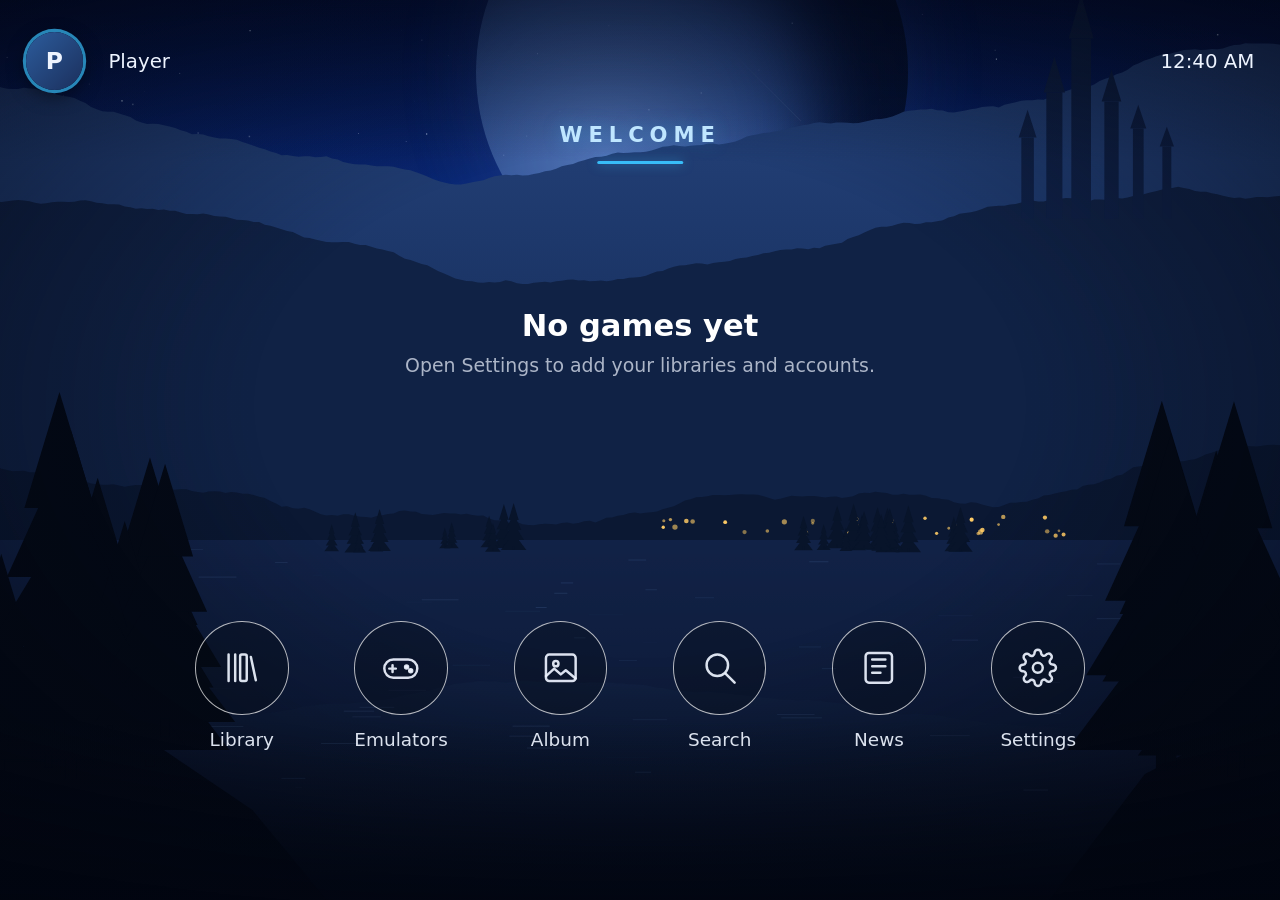
==== app/index.html @ 54f25cdd "Posts zoom smoothly with the right stick (100% to 250%), L3 + R3 back to normal, Ctrl + wheel with a" ====
<!doctype html>
<html lang="en">
<head>
<meta charset="utf-8">
<meta name="viewport" content="width=device-width,initial-scale=1,maximum-scale=1,user-scalable=no">
<title>Ultra Front End</title>
<link rel="icon" href="icon.png">
<link rel="stylesheet" href="styles.css">
</head>
<body class="idle">
  <div id="intro"><canvas id="introwave"></canvas><div id="intrologo"><img src="assets/logo.png" alt=""><i></i></div></div>
  <div id="world">
    <canvas id="sky"></canvas>
    <div class="layer" id="planet"></div>
    <div class="layer" id="far"></div>
    <div class="layer" id="mid"></div>
    <div class="layer" id="lake"></div>
    <canvas id="water"></canvas>
    <div class="layer" id="near"></div>
    <div id="gamebg"></div>
    <div id="tint"></div>
    <div id="vignette"></div>
  </div>

  <header>
    <div class="user"><span class="avatar"></span><span class="uname"></span></div>
    <div class="status"><span id="running"></span><span id="pad" title="Controller"></span><span id="clock"></span></div>
  </header>

  <main>
    <div id="title"></div>
    <div id="row"><div id="strip"></div></div>
    <nav id="buttons"></nav>
  </main>

  <footer>
    <div id="tabs"></div>
  </footer>

  <div id="details">
    <div class="d-hero"></div>
    <div class="d-shade"></div>
    <div class="d-left">
      <div class="d-logo"></div>
      <div class="d-meta"></div>
      <p class="d-desc"></p>
      
      <div class="d-stats"></div>
      <div class="d-actions"></div>
      <div class="d-shots"></div>
    </div>
    <div class="d-right"><div class="d-newshead">News</div><div class="d-news"></div></div>
  </div>
  <div id="newspage"><div class="np-head"><h1>News</h1><div class="np-sub">The latest from your Steam games</div></div><div class="al-tabs"></div><div class="np-grid"></div></div>
  <div id="achpage"><div class="ap-head"></div><div class="al-tabs"></div><div class="ap-grid"></div></div>
  <div id="libpage"><div class="lp-head"></div><div class="lp-cats"></div><div class="lp-grid"></div></div>
  <div id="search"><div class="sr-field"><svg viewBox="0 0 24 24"><circle cx="10.5" cy="10.5" r="6.5"/><path d="M15.5 15.5L21 21"/></svg><input id="srq" placeholder="Search your games" readonly tabindex="-1"></div><div class="sr-body"><div class="sr-kb"></div><div class="sr-results"></div></div></div>
  <div id="albumpage"><div class="np-head"><h1>Album</h1><div class="np-sub"></div></div><div class="al-tabs"></div><div class="al-grid"></div></div>
  <div id="quick"><div class="q-inner"><div class="q-cover"></div><div class="q-side"><div class="sys-time"></div><div class="q-meta"></div><h2 class="q-title"></h2><div class="q-list"></div><div class="sys-info"></div></div></div></div>
  <div id="viewer"><div class="v-stage"></div><div class="v-arrow l" aria-label="Previous media"><svg viewBox="0 0 24 24" aria-hidden="true"><path d="m14 6-6 6 6 6"/></svg></div><div class="v-arrow r" aria-label="Next media"><svg viewBox="0 0 24 24" aria-hidden="true"><path d="m10 6 6 6-6 6"/></svg></div><div class="v-cap"><div class="v-label"></div><div class="v-strip"></div></div></div>
  <div id="reader"><div class="r-scroll"><article class="r-article"></article></div><button class="r-zoom" type="button"><span>R</span> Zoom</button></div>
  <div id="panel"><div class="pbox"><div class="pside"></div><div class="pmain"><div class="ptop"><h2 class="ptitle"></h2><div class="pbusy">Working…</div></div><div class="plist"></div></div></div></div>
  <div id="hubpage"><div class="np-head"><h1></h1><div class="np-sub"></div></div><div class="hub-grid"></div></div>
  <div id="syspanel"><div class="sp-box"><h2>Quick Access</h2><div class="sp-time"></div><div class="sp-list"></div></div></div>
  <div id="toast"></div>
  <div id="launch"><div class="lbg"></div><div class="lshade"></div><div class="lbox"><img class="llogo" alt=""><div class="lt"></div><div class="ls">Launching</div><div class="bar"><i></i></div><div class="ln"></div></div></div>
  <div id="backbtn" role="button" aria-label="Back" title="Back"><svg viewBox="0 0 24 24" fill="none" stroke="currentColor" stroke-width="2" stroke-linecap="round" stroke-linejoin="round"><path d="M14.5 5.5L8 12l6.5 6.5"/></svg></div>

  <script src="library.js"></script>
  <script src="app.js"></script>
</body>
</html>
---- app/styles.css ----
:root {
  --ui: "Segoe UI Variable Display", "Segoe UI", system-ui, sans-serif;
  --accent: #38bdf8;
  --accent-glow: rgba(56, 189, 248, .55);
  --text: #eef4ff;
  --ease: cubic-bezier(.22, 1, .36, 1);
  /* Tile size is set from the screen height so the row fits any width; 21:9 shows ~9 covers. */
  /* frosted glass surfaces */
  --glass: linear-gradient(145deg, rgba(255, 255, 255, .13), rgba(255, 255, 255, .035));
  --glass-strong: linear-gradient(145deg, rgba(255, 255, 255, .2), rgba(255, 255, 255, .06));
  --glass-edge: inset 0 0 0 1px rgba(255, 255, 255, .15), inset 0 1px 0 rgba(255, 255, 255, .3);
  --glass-blur: blur(22px) saturate(1.5);
  --tile-h: 33vh;
  --tile-w: calc(var(--tile-h) * .75);
  --gap: 1.1vh;
}

* { box-sizing: border-box; margin: 0; padding: 0; }
html, body { height: 100%; overflow: hidden; background: #070c1a; color: var(--text); font-family: var(--ui); user-select: none; }
body.idle, body.idle * { cursor: none !important; }

/* ---------- wallpaper ---------- */
#world { position: fixed; inset: 0; background: linear-gradient(180deg, #06123a 0%, #12307a 30%, #1f4a96 46%, #10285a 62%, #050c22 100%); filter: saturate(1.2); }
#world canvas, .layer, #tint, #vignette { position: absolute; }
#sky { inset: 0; width: 100%; height: 100%; }
.layer { left: -6vw; width: 112vw; top: 0; height: 100%; background-repeat: no-repeat; background-size: 100% 100%; transition: transform 1.2s var(--ease); will-change: transform; }
/* the planet's centre is 54% across on any shape (its left edge is 44vw on 21:9) */
#planet { left: calc(54.0465vw - 24vh); top: -16vh; width: 48vh; height: 48vh; border-radius: 50%;
  background: radial-gradient(circle at 30% 70%, #6f8fc4, #3d5a8e 38%, #1d3058 65%, #0f1c38 100%);
  box-shadow: inset -9vh 5vh 8vh rgba(6, 12, 30, .9), 0 0 10vh rgba(120, 160, 230, .22); opacity: .75; }
#water { left: 0; width: 100%; top: 0; height: 100%; }
#tint { inset: 0; mix-blend-mode: soft-light; opacity: .9; transition: background 1.2s ease; }
#vignette { inset: 0; background: radial-gradient(ellipse 75% 70% at 50% 45%, transparent 40%, rgba(2, 4, 12, .65) 100%), linear-gradient(180deg, rgba(3, 6, 16, .35), transparent 18%, transparent 80%, rgba(3, 6, 16, .6)); }

/* ---------- header ---------- */
header { position: fixed; top: 3.6vh; left: clamp(2.4vh, 2vw, 4.8vh); right: clamp(2.4vh, 2vw, 4.8vh); display: flex; justify-content: space-between; align-items: center; font-size: 2.2vh; z-index: 5; }
.user { display: flex; align-items: center; gap: clamp(2.8vh, 1.2vw, 2.9vh); }
.avatar { width: 6.4vh; height: 6.4vh; border-radius: 50%; display: grid; place-items: center; font-weight: 700; font-size: 2.6vh;
  background: linear-gradient(135deg, #2c5c9c, #1b2f5c); box-shadow: 0 0 0 .35vh rgba(56, 189, 248, .7), 0 .6vh 2vh rgba(0, 0, 0, .5); }
.status { display: flex; align-items: center; gap: clamp(3.8vh, 1.6vw, 3.9vh); font-variant-numeric: tabular-nums; }
#pad svg { width: 3vh; height: 3vh; display: block; opacity: .9; }

/* ---------- title ---------- */
main { position: fixed; inset: 0; z-index: 4; }
#title { position: absolute; top: 13.6vh; left: 0; right: 0; height: 6vh; text-align: center; }
#title span { position: absolute; left: 0; right: 0; font-size: 2.35vh; font-weight: 600; letter-spacing: .28em; text-transform: uppercase; color: #bfe6ff;
  text-shadow: 0 0 2vh rgba(56, 189, 248, .35); transition: opacity .35s ease, transform .45s var(--ease), letter-spacing .6s var(--ease); }
#title span.enter { opacity: 0; transform: translateY(1.2vh); letter-spacing: .5em; }
#title span.leave { opacity: 0; transform: translateY(-1vh); }
#title::after { content: ""; position: absolute; left: 50%; top: 4.3vh; width: clamp(9.5vh, 4vw, 9.6vh); height: .35vh; border-radius: 1vh; background: var(--accent); transform: translateX(-50%); box-shadow: 0 0 1.2vh var(--accent-glow); transition: width .4s var(--ease); }
body.zone-1 #title::after, body.zone-2 #title::after { width: clamp(3.5vh, 1.5vw, 3.6vh); opacity: .5; }
/* a long name stays on one line above its underline; the padding keeps the glow inside the clip */
#title span { white-space: nowrap; overflow: hidden; text-overflow: ellipsis; padding: 2vh 4vw; margin-top: -2vh; }

/* ---------- game row ---------- */
#row { position: absolute; top: 23vh; left: 0; right: 0; height: var(--tile-h); }
#strip { position: absolute; top: 0; left: 0; height: 100%; display: flex; gap: var(--gap); transition: transform .5s var(--ease); will-change: transform; }
.tile { position: relative; flex: none; width: var(--tile-w); height: var(--tile-h); border-radius: .9vh; transition: transform .45s var(--ease), filter .45s, opacity .45s; filter: brightness(.94) saturate(1.18); }
.tile img { width: 100%; height: 100%; object-fit: cover; border-radius: .9vh; display: block; box-shadow: 0 1.4vh 3vh rgba(0, 0, 0, .55); }
.tile.in { animation: tileIn .7s var(--ease) backwards; }
.tile.out { animation: tileOut .3s ease forwards; }
@keyframes tileIn { from { opacity: 0; transform: translateY(4vh) scale(.94); } }
@keyframes tileOut { to { opacity: 0; transform: translateY(3vh) scale(.96); } }
.tile.sel { transform: scale(1.1); filter: saturate(1.25) contrast(1.04) brightness(1.04); z-index: 2; }
/* focus frame: glowing border */
.frame { position: absolute; inset: -.9vh; border-radius: 1.5vh; pointer-events: none; opacity: 0; transition: opacity .3s;
  border: .32vh solid var(--accent); box-shadow: 0 0 2.6vh var(--accent-glow), inset 0 0 1.6vh rgba(56, 189, 248, .25); }
.tile.sel .frame { opacity: 1; animation: pulse 2.6s ease-in-out infinite; }
@keyframes pulse { 50% { box-shadow: 0 0 3.8vh rgba(56, 189, 248, .8), inset 0 0 2vh rgba(56, 189, 248, .35); } }
body:not(.zone-0) .tile.sel { transform: scale(1.04); }
body:not(.zone-0) .tile.sel .frame { opacity: .35; animation: none; box-shadow: none; }
/* Mirror reflection of the art only (labels stay out of it, so no backwards text). Edge/Chrome. */
.tile .art { position: absolute; inset: 0; border-radius: .9vh; -webkit-box-reflect: below 1.4vh linear-gradient(transparent 71%, rgba(255, 255, 255, .42)); }
.tile img { position: absolute; inset: 0; z-index: 1; }
.tile .anim-cover { z-index: 2; pointer-events: none; }  /* above the still cover, which the reflection mirrors */
/* soft glow on the "floor" under the selected game */
.tile::after { content: ""; position: absolute; left: 6%; right: 6%; top: calc(100% + .6vh); height: 5vh; pointer-events: none;
  background: radial-gradient(ellipse 50% 45% at 50% 0, rgba(56, 189, 248, .45), transparent 70%); opacity: 0; transition: opacity .45s; }
body.zone-0 .tile.sel::after { opacity: 1; }
.tile .ph { position: absolute; inset: 0; border-radius: .9vh; display: grid; place-items: center; padding: 2vh; text-align: center;
  background: linear-gradient(160deg, color-mix(in srgb, var(--c) 85%, #fff 15%), color-mix(in srgb, var(--c) 55%, #000 45%)); box-shadow: 0 1.4vh 3vh rgba(0, 0, 0, .55); }
.tile .ph span { font-size: 2.4vh; font-weight: 700; letter-spacing: .12em; text-transform: uppercase; line-height: 1.25; text-shadow: 0 .3vh 1.2vh rgba(0, 0, 0, .5); }
.tile .badge { position: absolute; z-index: 2; left: 1vh; bottom: 1vh; padding: .3vh .8vh; border-radius: .6vh; font-size: 1.3vh; background: rgba(5, 10, 22, .8); color: #bfe6ff; }
.tile .frame { z-index: 3; }
.empty { position: absolute; left: 0; right: 0; top: 40%; text-align: center; font-size: 2.2vh; opacity: .6; }

/* ---------- round buttons ---------- */
/* --bu is 1vh until the row (98.9 of them, times the UI scale) would be wider than 92% of the screen, then shrinks the whole row */
#buttons { --bu: min(1vh, .93vw / var(--scale, 1)); position: absolute; top: 65.5vh; left: 50%; transform: translateX(-50%); display: flex; gap: calc(7.3 * var(--bu)); }
.btn { width: calc(10.4 * var(--bu)); display: flex; flex-direction: column; align-items: center; gap: calc(1.6 * var(--bu)); font-size: calc(2.05 * var(--bu)); color: rgba(238, 244, 255, .92); cursor: pointer; }
.btn .ring { width: calc(10.4 * var(--bu)); height: calc(10.4 * var(--bu)); border-radius: 50%; display: grid; place-items: center; border: .18vh solid rgba(230, 240, 255, .55);
  background: rgba(10, 18, 36, .35); backdrop-filter: blur(6px); transition: transform .35s var(--ease), border-color .3s, background .3s, box-shadow .3s; }
.btn svg { width: calc(4.4 * var(--bu)); height: calc(4.4 * var(--bu)); }
.btn.sel .ring { transform: scale(1.1); border-color: var(--accent); background: rgba(56, 189, 248, .14); box-shadow: 0 0 2.4vh var(--accent-glow); }
.btn.sel { color: #fff; }
.btn:active .ring { transform: scale(.95); }

/* ---------- source tabs ---------- */
footer { position: fixed; left: 0; right: 0; bottom: 0; height: 10vh; z-index: 4; border-top: 1px solid rgba(255, 255, 255, .1); background: linear-gradient(180deg, rgba(5, 9, 20, .2), rgba(5, 9, 20, .55)); }
#tabs { position: absolute; left: 50%; top: 3.2vh; transform: translateX(-50%); display: flex; align-items: center; }
.tab { position: relative; padding: .6vh min(1.8vw, 4.3vh); font-size: 2.05vh; color: rgba(238, 244, 255, .72); cursor: pointer; transition: color .3s; white-space: nowrap; }
.tab + .tab::before { content: ""; position: absolute; left: 0; top: 25%; height: 50%; width: 1px; background: rgba(255, 255, 255, .25); }
.tab::after { content: ""; position: absolute; left: min(1.8vw, 4.3vh); right: min(1.8vw, 4.3vh); bottom: -1.1vh; height: .35vh; border-radius: 1vh; background: var(--accent); transform: scaleX(0); transition: transform .4s var(--ease); box-shadow: 0 0 1vh var(--accent-glow); }
.tab.sel { color: #fff; font-weight: 600; }
.tab.sel::after { transform: scaleX(1); }
body.zone-2 .tab.sel { color: #fff; text-shadow: 0 0 1.5vh var(--accent-glow); }
body.zone-2 .tab.sel::after { left: min(.8vw, 1.92vh); right: min(.8vw, 1.92vh); }

/* ---------- game details ---------- */
#details { position: fixed; inset: 0; z-index: 7; background: #050a16; opacity: 0; pointer-events: none; transition: opacity .45s ease; overflow: hidden;
  /* The text column (--dcol) and the news column (--drw) follow the width, as on 21:9 (34vw and 26vw), within limits set by
     the height, so the text keeps its line length and the media its size on narrower and wider screens. The news column
     takes the room left beside the text, measured in the zoomed units (100vw / --scale is the screen's width). */
  --dcol: clamp(min(56vh, 62vw), 34vw, 81.3vh);
  --drw: clamp(min(100vw / var(--scale, 1) - 11vw - var(--dcol) - 4vh, 62vh), 26vw, 62.2vh); }
body.details-open #details { opacity: 1; pointer-events: auto; }
body.details-open main, body.details-open footer { opacity: 0; transition: opacity .3s; }
main, footer { transition: opacity .4s; }
.d-hero { position: absolute; inset: 0; transform: scale(1.08); transition: transform 1.6s var(--ease); }
body.details-open .d-hero { transform: scale(1); }
.d-hero .xf { background-size: cover; background-position: center 30%; filter: saturate(1.2) contrast(1.04); }
.d-hero .xf.blur { filter: blur(40px) brightness(.6); transform: scale(1.2); }
.d-shade { position: absolute; inset: 0; background:
  linear-gradient(90deg, rgba(4, 8, 18, .94) 0%, rgba(4, 8, 18, .75) max(32%, var(--dcol) - 2vw), rgba(4, 8, 18, .1) 55%, rgba(4, 8, 18, .55) 74%, rgba(4, 8, 18, .92) 100%),
  linear-gradient(0deg, rgba(4, 8, 18, .9), transparent 40%); }
.d-left { position: absolute; left: 4vw; top: 12vh; bottom: 6vh; width: 34vw; display: flex; flex-direction: column; gap: 2.2vh;
  transform: translateX(-3vw); opacity: 0; transition: transform .8s var(--ease) .1s, opacity .6s .1s; }
.d-right { position: absolute; right: 3vw; top: 12vh; bottom: 6vh; width: var(--drw); display: flex; flex-direction: column;
  transform: translateX(3vw); opacity: 0; transition: transform .8s var(--ease) .2s, opacity .6s .2s; }
body.details-open .d-left, body.details-open .d-right { transform: none; opacity: 1; }
.d-logo { min-height: 14vh; display: flex; align-items: flex-end; }
.d-logo img { max-width: calc(var(--dcol) * 30 / 34); max-height: 18vh; object-fit: contain; object-position: left bottom; filter: drop-shadow(0 1vh 3vh rgba(0, 0, 0, .6)); }
.d-logo h1 { font-size: 6vh; font-weight: 700; line-height: 1.05; letter-spacing: -.01em; text-shadow: 0 1vh 3vh rgba(0, 0, 0, .6); }
.d-meta { font-size: 1.7vh; letter-spacing: .14em; text-transform: uppercase; color: #bfe6ff; opacity: .85; }
.d-desc { font-size: 2vh; line-height: 1.5; opacity: .82; max-width: calc(var(--dcol) * 32 / 34); min-height: 0; }
.d-src { display: block; margin-top: .8vh; font-size: 1.3vh; letter-spacing: .14em; text-transform: uppercase; opacity: .5; }
.d-stats { display: flex; gap: 1.2vh; }
.d-stat { padding: 1.4vh 1.8vh; border-radius: 1.2vh; background: rgba(10, 18, 36, .6); box-shadow: inset 0 0 0 1px rgba(255, 255, 255, .08); backdrop-filter: blur(8px); min-width: clamp(13vh, 9vw, 21.5vh); }
.d-stat b { display: block; font-size: 2.6vh; font-weight: 600; }
.d-stat span { font-size: 1.4vh; letter-spacing: .14em; text-transform: uppercase; opacity: .6; }
.d-actions { display: flex; gap: 1.2vh; margin-top: .6vh; }
.d-btn { font-size: 2.1vh; padding: 1.6vh 2.6vh; border-radius: 1.4vh; background: rgba(10, 18, 36, .55); box-shadow: inset 0 0 0 1px rgba(255, 255, 255, .18);
  display: flex; align-items: center; gap: 1vh; cursor: pointer; transition: transform .3s var(--ease), box-shadow .3s, background .3s; backdrop-filter: blur(8px); }
.d-btn svg { width: 2.4vh; height: 2.4vh; }
.d-btn.primary { font-size: 2.5vh; font-weight: 600; padding: 1.8vh 4.4vh; background: #eef6ff; color: #06101f; }
.d-btn.sel { transform: scale(1.06); box-shadow: 0 0 0 .3vh var(--accent), 0 0 3vh var(--accent-glow); }
.d-btn.primary.sel { background: #fff; }
/* trailers + screenshots row: focusable, scrolls sideways */
.d-shots { display: flex; gap: 1.2vh; margin-top: auto; overflow-x: auto; scrollbar-width: none; padding: 1.2vh; margin-left: -1.2vh; margin-right: -1.2vh; }
.d-media { position: relative; flex: none; width: clamp(14vh, 8.4vw, 20.1vh); aspect-ratio: 16 / 9; border-radius: .9vh; overflow: hidden; cursor: pointer;
  box-shadow: 0 .8vh 2vh rgba(0, 0, 0, .5); transition: transform .3s var(--ease), box-shadow .3s; }
.d-media img { width: 100%; height: 100%; object-fit: cover; display: block; filter: saturate(1.1); }
.d-media .pb { position: absolute; left: 50%; top: 50%; width: 4.4vh; height: 4.4vh; transform: translate(-50%, -50%); border-radius: 50%;
  display: grid; place-items: center; background: rgba(5, 10, 22, .65); box-shadow: inset 0 0 0 1px rgba(255, 255, 255, .5); }
.d-media .pb svg { width: 2vh; height: 2vh; margin-left: .3vh; }
.d-media.sel { transform: scale(1.08); box-shadow: 0 0 0 .28vh var(--accent), 0 0 2.6vh var(--accent-glow); z-index: 1; }
/* ⋯ button and its vertical menu */
.d-btn.more { position: relative; padding: 1.6vh 2.1vh; }
.d-btn.more svg { width: 2.6vh; height: 2.6vh; }
.d-btn.more.open { box-shadow: inset 0 0 0 1px var(--accent); }
.d-menu { position: absolute; top: calc(100% + 1.2vh); left: 0; z-index: 5; min-width: 26vh; display: flex; flex-direction: column; gap: .4vh; padding: .8vh;
  border-radius: 1.3vh; background: rgba(10, 18, 36, .96); box-shadow: 0 2vh 5vh rgba(0, 0, 0, .6), inset 0 0 0 1px rgba(255, 255, 255, .1);
  animation: menuIn .25s var(--ease); cursor: default; }
@keyframes menuIn { from { opacity: 0; transform: translateY(-1vh); } }
.d-mi { padding: 1.3vh 1.8vh; border-radius: .9vh; font-size: 1.95vh; white-space: nowrap; cursor: pointer; transition: background .2s; }
.d-mi.sel, .d-mi:hover { background: rgba(56, 189, 248, .18); box-shadow: inset 0 0 0 .2vh var(--accent); }

/* ---------- quick menu (Y): blurred overlay, cover + big options ---------- */
#quick { position: fixed; inset: 0; z-index: 8; display: grid; place-items: center; background: rgba(4, 8, 20, .42);
  backdrop-filter: blur(28px) saturate(1.35); opacity: 0; pointer-events: none; transition: opacity .35s ease; }
body.quick-open #quick { opacity: 1; pointer-events: auto; }
.q-inner { display: flex; align-items: center; gap: 6vh; }
.q-cover { width: 34vh; aspect-ratio: 3 / 4; border-radius: 1.6vh; background: center / cover no-repeat; position: relative;
  box-shadow: 0 0 0 .3vh rgba(56, 189, 248, .55), 0 0 5vh rgba(56, 189, 248, .3), 0 3vh 7vh rgba(0, 0, 0, .6);
  -webkit-box-reflect: below 1.8vh linear-gradient(transparent 72%, rgba(255, 255, 255, .3));
  transform: translateX(-4vh) scale(.94); opacity: 0; transition: transform .6s var(--ease), opacity .45s; }
.q-cover .ph { position: absolute; inset: 0; border-radius: inherit; display: grid; place-items: center; padding: 2vh; text-align: center; font-size: 2.6vh; font-weight: 700;
  letter-spacing: .1em; text-transform: uppercase; background: linear-gradient(160deg, color-mix(in srgb, var(--c) 85%, #fff 15%), color-mix(in srgb, var(--c) 55%, #000 45%)); }
body.quick-open .q-cover { transform: none; opacity: 1; }
.q-side { width: 52vh; }
.q-meta { font-size: 1.5vh; letter-spacing: .2em; text-transform: uppercase; color: #bfe6ff; opacity: .8; }
.q-title { font-size: 4.2vh; font-weight: 700; line-height: 1.1; margin: .8vh 0 3vh; text-shadow: 0 1vh 3vh rgba(0, 0, 0, .5); }
.q-list { display: flex; flex-direction: column; gap: .9vh; }
.q-item { display: flex; align-items: center; gap: 1.6vh; padding: 1.7vh 2.2vh; border-radius: 1.3vh; font-size: 2.3vh; cursor: pointer;
  background: rgba(255, 255, 255, .06); box-shadow: inset 0 0 0 1px rgba(255, 255, 255, .08);
  transition: background .2s, box-shadow .2s, transform .3s var(--ease); animation: qIn .45s var(--ease) backwards; }
@keyframes qIn { from { opacity: 0; transform: translateX(3vh); } }
.q-item svg { width: 2.6vh; height: 2.6vh; flex: none; opacity: .9; }
.q-item.warn { color: #ffcfc7; }
.q-item.sel { background: rgba(56, 189, 248, .2); box-shadow: inset 0 0 0 .25vh var(--accent), 0 0 3vh rgba(56, 189, 248, .25); transform: translateX(1vh); }

/* ---------- trailer & screenshot viewer ---------- */
#viewer { position: fixed; inset: 0; z-index: 8; background: rgba(2, 4, 10, .94); backdrop-filter: blur(20px); opacity: 0; pointer-events: none; transition: opacity .35s ease;
  /* arrow size, and the stage's side margin: clear of the arrows on narrow screens, and the 21:9 width on 32:9 */
  --va: min(7vh, 9vw); --vside: max(7vw, 2vw + var(--va) + 1vh, 50vw - 106.7vh); }
body.viewer-open #viewer { opacity: 1; pointer-events: auto; }
.v-stage { position: absolute; inset: 4vh var(--vside) 19vh; display: grid; place-items: center; }
.v-stage img, .v-stage video { max-width: 100%; max-height: 100%; border-radius: 1.4vh; box-shadow: 0 3vh 8vh rgba(0, 0, 0, .7); animation: mediaIn .4s var(--ease); background: #000; }
@keyframes mediaIn { from { opacity: 0; transform: scale(.97); } }
.v-arrow { position: absolute; top: 42.5%; width: var(--va); height: var(--va); transform: translateY(-50%); border-radius: 50%; display: grid; place-items: center; font-size: 5vh; line-height: 1;
  cursor: pointer; background: rgba(255, 255, 255, .08); box-shadow: inset 0 0 0 1px rgba(255, 255, 255, .2); opacity: .7; transition: opacity .2s, background .2s; }
.v-arrow svg { width: 3.2vh; height: 3.2vh; fill: none; stroke: currentColor; stroke-width: 2.5; stroke-linecap: round; stroke-linejoin: round; }
.v-arrow:hover { opacity: 1; background: rgba(56, 189, 248, .2); }
.v-arrow.l { left: max(2vw, 50vw - 114.7vh); } .v-arrow.r { right: max(2vw, 50vw - 114.7vh); }  /* 32:9: as far from the middle as on 21:9 */
/* caption: type badge + name, then a filmstrip of everything with the current item lit */
.v-cap { position: absolute; left: 7vw; right: 7vw; bottom: 3vh; display: flex; flex-direction: column; align-items: center; gap: 1.6vh; }
.v-label { display: flex; align-items: center; gap: 1.2vh; min-height: 3vh; animation: mediaIn .35s var(--ease); }
.v-badge { font-size: 1.25vh; font-weight: 700; letter-spacing: .22em; text-transform: uppercase; padding: .55vh 1.1vh; border-radius: .6vh;
  color: #cfeaff; background: rgba(255, 255, 255, .1); box-shadow: inset 0 0 0 1px rgba(255, 255, 255, .18); }
.v-badge.video { color: #04121f; background: var(--accent); box-shadow: 0 0 1.6vh var(--accent-glow); }
.v-name { font-size: 2vh; font-weight: 600; letter-spacing: .01em; }
.v-strip { display: flex; gap: 1vh; max-width: 100%; overflow-x: auto; scrollbar-width: none; padding: .8vh; }
.v-thumb { position: relative; flex: none; width: 10vh; aspect-ratio: 16 / 9; border-radius: .7vh; overflow: hidden; cursor: pointer; opacity: .45;
  transition: opacity .25s, transform .3s var(--ease), box-shadow .25s; }
.v-thumb img { width: 100%; height: 100%; object-fit: cover; display: block; }
.v-thumb.video::after { content: ""; position: absolute; left: 50%; top: 50%; transform: translate(-40%, -50%);
  border-style: solid; border-width: .8vh 0 .8vh 1.3vh; border-color: transparent transparent transparent #fff; filter: drop-shadow(0 0 .4vh rgba(0, 0, 0, .8)); }
.v-thumb:hover { opacity: .8; }
.v-thumb.sel { opacity: 1; transform: scale(1.12); box-shadow: 0 0 0 .25vh var(--accent), 0 0 2vh var(--accent-glow); }
.d-newshead { font-size: 1.5vh; letter-spacing: .25em; text-transform: uppercase; opacity: .6; margin-bottom: 1.4vh; }
/* News cards keep their size when selected (a scaled card got clipped by the list); the outline sits inside the card. */
.d-news { overflow-y: auto; scrollbar-width: none; display: flex; flex-direction: column; gap: 1.6vh; padding: 1.4vh; margin: -1.4vh; }
.d-item { position: relative; flex: none; display: flex; flex-direction: column; border-radius: 1.4vh; overflow: hidden; background: rgba(10, 18, 36, .66);
  box-shadow: 0 1vh 3vh rgba(0, 0, 0, .35); backdrop-filter: blur(10px);
  cursor: pointer; transition: box-shadow .25s, background .25s; animation: newsIn .6s var(--ease) backwards; }
/* the selection ring is a layer above the image, so the zoomed image can't cover it */
.d-item::after { content: ""; position: absolute; inset: 0; z-index: 2; border-radius: inherit; pointer-events: none;
  box-shadow: inset 0 0 0 .25vh transparent; transition: box-shadow .25s; }
.d-item.sel::after { box-shadow: inset 0 0 0 .25vh var(--accent); }
@keyframes newsIn { from { opacity: 0; transform: translateX(2vw); } }
.d-item .ni { aspect-ratio: 3.2 / 1; background: #0b1426 center / cover no-repeat; transition: transform 1.2s var(--ease); }
.d-item .nb { padding: 1.5vh 1.9vh 1.8vh; }
.d-item .nd { font-size: 1.35vh; letter-spacing: .12em; text-transform: uppercase; color: #bfe6ff; opacity: .75; }
.d-item .nt { font-size: 2vh; font-weight: 600; margin: .6vh 0; line-height: 1.3; }
.d-item .ns { font-size: 1.55vh; line-height: 1.45; opacity: .65; display: -webkit-box; -webkit-line-clamp: 2; -webkit-box-orient: vertical; overflow: hidden; }
.d-item.sel { background: rgba(16, 30, 56, .82); box-shadow: 0 0 2.6vh var(--accent-glow), 0 1vh 3vh rgba(0, 0, 0, .35); }
.d-item.sel .ni { transform: scale(1.04); }

/* ---------- news reader ---------- */
#reader { position: fixed; inset: 0; z-index: 8; background: rgba(3, 6, 14, .82); backdrop-filter: blur(22px); opacity: 0; pointer-events: none; transition: opacity .4s ease; }
body.reader-open #reader { opacity: 1; pointer-events: auto; }
.r-scroll { position: absolute; inset: 0; overflow-y: auto; scrollbar-width: thin; scrollbar-color: rgba(255, 255, 255, .2) transparent; }
.r-article { zoom: var(--rz, 1); width: calc(min(118vh, 90vw / var(--scale, 1)) / var(--rz, 1)); margin: 0 auto; padding: 7vh 0 14vh; transform: translateY(3vh); transition: transform .6s var(--ease); }
body.reader-open .r-article { transform: none; }
.r-hero { width: 100%; max-height: 52vh; object-fit: cover; border-radius: 1.8vh; display: block; box-shadow: 0 2vh 6vh rgba(0, 0, 0, .5); }
.r-meta { margin-top: 3.4vh; font-size: 1.5vh; letter-spacing: .16em; text-transform: uppercase; color: #bfe6ff; opacity: .8; }
.r-title { font-size: 4.4vh; font-weight: 700; line-height: 1.15; margin: 1.2vh 0 3vh; letter-spacing: -.01em; }
.r-body p { font-size: 2.15vh; line-height: 1.7; opacity: .88; margin: 0 0 2vh; }
.r-body h2 { font-size: 2.9vh; font-weight: 600; margin: 4vh 0 1.6vh; }
.r-body li { font-size: 2.1vh; line-height: 1.6; opacity: .88; margin: 0 0 1vh 2.6vh; }
.r-body img { width: 100%; border-radius: 1.4vh; margin: 1.4vh 0 3vh; display: block; }
.d-empty { font-size: 1.7vh; opacity: .55; line-height: 1.5; }
/* an empty grid's message gets the full row, not one card-sized column */
.np-grid > .d-empty, .ap-grid > .d-empty, .lp-grid > .d-empty, .al-grid > .d-empty { grid-column: 1 / -1; max-width: 90vh; }
.d-right { bottom: 8vh; }
.padlive { font-size: 1.9vh; opacity: .95; line-height: 1.6; padding: 1.4vh 1.8vh; border-radius: 1.2vh; background: rgba(255, 255, 255, .04); }
.padlive b { font-weight: 600; }

/* ---------- libraries & accounts panel ---------- */
#panel { position: fixed; inset: 0; z-index: 9; display: grid; place-items: center; background: rgba(3, 6, 16, .55); backdrop-filter: blur(14px);
  opacity: 0; pointer-events: none; transition: opacity .3s ease; }
body.panel-open #panel { opacity: 1; pointer-events: auto; }
.pbox { width: min(110vh, 92vw / var(--scale, 1)); max-height: calc(84vh / var(--scale, 1)); display: flex; border-radius: 2.2vh; padding: 3.4vh 3.6vh 2.4vh;
  background: var(--glass-strong), rgba(12, 22, 44, .62); box-shadow: var(--glass-edge), 0 4vh 10vh rgba(0, 0, 0, .5); backdrop-filter: var(--glass-blur);
  transform: translateY(2vh) scale(.98); transition: transform .45s var(--ease); }
body.panel-open .pbox { transform: none; }
.pmain { flex: 1; min-width: 0; min-height: 0; display: flex; flex-direction: column; }
.pside { display: none; }
/* full-page Settings */
body.settings-page #panel { background: rgba(4, 9, 22, .5); backdrop-filter: blur(34px) saturate(1.45); }
body.settings-page .pbox { width: calc(100vw / var(--scale, 1)); height: calc(100vh / var(--scale, 1)); max-height: none; border-radius: 0; padding: 0; background: none; box-shadow: none; backdrop-filter: none; }
body.settings-page .pside { display: flex; flex-direction: column; gap: 1vh; width: max-content; min-width: min(28vw, 64vh); max-width: calc(46vw / var(--scale, 1)); flex: none; padding: 7vh 2.4vw; overflow-y: auto; scrollbar-width: none;
  background: var(--glass), rgba(8, 16, 34, .35); box-shadow: inset -1px 0 0 rgba(255, 255, 255, .12); backdrop-filter: var(--glass-blur); }
body.settings-page .pmain { padding: 7vh 4vw 4vh; }
body.settings-page .ptop, body.settings-page .plist { width: 100%; max-width: 130vh; }
body.settings-page .ptitle { font-size: 4.2vh; font-weight: 700; }
body.settings-page .ptop { margin-bottom: 3vh; }
body.settings-page .plist { min-height: 0; }
body.settings-page .plist { animation: pageIn .4s var(--ease); }
@keyframes pageIn { from { opacity: 0; transform: translateX(2vh); } }
.pside-title { display: flex; align-items: center; gap: 1.6vh; font-size: 3.6vh; font-weight: 700; margin: 0 0 3.6vh 1.2vh; }
.pside-title svg { width: 3.6vh; height: 3.6vh; flex: none; color: var(--accent); }
.pcat { display: flex; align-items: center; gap: 1.8vh; padding: 1.8vh 2vh; border-radius: 1.4vh; font-size: 2.15vh; color: rgba(238, 244, 255, .7); cursor: pointer; white-space: nowrap;
  transition: background .2s, box-shadow .2s, color .2s, transform .25s var(--ease); }
.pcat svg { width: 2.8vh; height: 2.8vh; flex: none; }
.pcat:hover { color: #fff; }
.pcat.cur { color: #fff; background: var(--glass); box-shadow: var(--glass-edge); }
.pcat.sel { background: var(--glass-strong), rgba(56, 189, 248, .16); box-shadow: inset 0 0 0 .25vh var(--accent), 0 0 3vh rgba(56, 189, 248, .25); transform: translateX(.6vh); }
.pcat.sel svg, .pcat.cur svg { color: var(--accent); }
.ptop { display: flex; align-items: baseline; justify-content: space-between; margin-bottom: 1.6vh; }
.ptitle { font-size: 3vh; font-weight: 600; letter-spacing: .02em; }
.pbusy { font-size: 1.6vh; color: var(--accent); opacity: 0; transition: opacity .2s; }
.pbusy.on { opacity: 1; animation: blink 1s ease-in-out infinite; }
@keyframes blink { 50% { opacity: .4; } }
.plist { overflow-y: auto; padding: .6vh; margin: 0 -.6vh; scrollbar-width: thin; scrollbar-color: rgba(255, 255, 255, .2) transparent; }
.phead { font-size: 1.45vh; letter-spacing: .22em; text-transform: uppercase; opacity: .55; margin: 2.2vh 0 .8vh; }
.phead:first-child { margin-top: 0; }
.pnote { font-size: 1.65vh; line-height: 1.45; opacity: .7; margin: .6vh .4vh 1vh; white-space: pre-line; }
.pnote.warn { color: #ffb4a8; opacity: .95; }
.prow { display: flex; align-items: center; justify-content: space-between; gap: 2vh; padding: 1.6vh 2vh; margin-bottom: .8vh; border-radius: 1.3vh; cursor: pointer;
  background: var(--glass); box-shadow: var(--glass-edge); transition: background .2s, box-shadow .2s, transform .25s var(--ease); }
.prow .pl { font-size: 2vh; }
.prow .ps { font-size: 1.5vh; opacity: .6; margin-top: .4vh; overflow-wrap: anywhere; }
.prow .pv { font-size: 1.8vh; color: #bfe6ff; max-width: 40%; text-align: right; }  /* a long value wraps instead of squeezing the label */
.prow.primary .pl { font-weight: 600; }
.prow.sel { background: rgba(56, 189, 248, .14); box-shadow: inset 0 0 0 .22vh var(--accent), 0 0 2vh rgba(56, 189, 248, .25); transform: scale(1.01); }
.prow.warn .ps { color: #ffb4a8; opacity: 1; }
.pinput { flex-direction: column; align-items: stretch; gap: .8vh; cursor: text; }
.pinput span { font-size: 1.6vh; opacity: .75; }
.pinput input { font: inherit; font-size: 2vh; color: #fff; background: rgba(0, 0, 0, .35); border: 1px solid rgba(255, 255, 255, .15); border-radius: .8vh; padding: 1vh 1.2vh; outline: none; }
.pinput.sel input { border-color: var(--accent); }
/* the highlighted field says A brings up the on-screen keyboard, on its label's line so the row keeps its height */
.pinput > span { display: flex; align-items: center; justify-content: space-between; gap: 2vh; }
.pkb { display: flex; align-items: center; gap: .8vh; font-style: normal; white-space: nowrap; opacity: 0; transition: opacity .2s; }
.pinput.sel .pkb { opacity: 1; }
.pkb svg { width: 1.9vh; height: 1.9vh; flex: none; }
.pbox.wide { width: min(150vh, 94vw / var(--scale, 1)); }
.pthumbs { display: grid; grid-template-columns: repeat(auto-fill, minmax(min(17vh, 22vw), 1fr)); gap: 1.4vh; padding: .4vh; margin-bottom: 1.4vh; }
.pthumb { aspect-ratio: 2 / 3; border-radius: 1vh; overflow: hidden; cursor: pointer; background: rgba(255, 255, 255, .05);
  transition: transform .25s var(--ease), box-shadow .25s; }
.pthumbs.wide { grid-template-columns: repeat(auto-fill, minmax(44vh, 1fr)); }
.pthumbs.wide .pthumb { aspect-ratio: 3.1 / 1; }
.pthumb img, .pthumb video { width: 100%; height: 100%; object-fit: cover; display: block; }
.pthumb { position: relative; }
.pbadge { position: absolute; left: .8vh; bottom: .8vh; padding: .3vh 1vh; border-radius: 1vh; background: rgba(0, 0, 0, .66); color: #fff; font-weight: 600; font-size: 1.3vh; line-height: 1.4; letter-spacing: .02em; }
.pthumb.sel { transform: scale(1.05); box-shadow: 0 0 0 .3vh var(--accent), 0 0 2.4vh var(--accent-glow); }

/* ---------- toast + launch ---------- */
#toast { position: fixed; left: 50%; top: 56vh; transform: translate(-50%, 1vh); padding: 1.2vh clamp(4.7vh, 2vw, 4.8vh); border-radius: 99px; font-size: 1.9vh; z-index: 11; max-width: calc(80vw / var(--scale, 1)); text-align: center;
  background: rgba(10, 20, 40, .8); box-shadow: inset 0 0 0 1px rgba(56, 189, 248, .5); backdrop-filter: blur(10px); opacity: 0; transition: opacity .3s, transform .3s var(--ease); pointer-events: none; }
#toast.on { opacity: 1; transform: translate(-50%, 0); }
#launch { position: fixed; inset: 0; z-index: 10; display: grid; place-items: center; pointer-events: none; opacity: 0; transition: opacity .5s ease; }
#launch.on { opacity: 1; }
#launch .lbg { position: absolute; inset: -10%; background-size: cover; background-position: center; filter: blur(40px) brightness(.35) saturate(1.3); }
#launch .lbox { position: relative; text-align: center; transform: scale(.9); transition: transform .9s var(--ease); }
#launch.on .lbox { transform: none; }
#launch img { height: 40vh; border-radius: 1.4vh; -webkit-box-reflect: below 2vh linear-gradient(transparent 78%, rgba(255, 255, 255, .25)); box-shadow: 0 0 0 .35vh var(--accent), 0 0 6vh var(--accent-glow), 0 3vh 6vh rgba(0, 0, 0, .6); }
#launch .lt { margin-top: 4vh; font-size: 3.4vh; font-weight: 600; letter-spacing: .3em; text-transform: uppercase; }
#launch .ls { margin-top: 1.2vh; font-size: 1.7vh; letter-spacing: .4em; text-transform: uppercase; opacity: .7; }
#launch .bar { margin: 2.6vh auto 0; width: 22vh; height: .4vh; border-radius: 1vh; background: rgba(255, 255, 255, .15); overflow: hidden; }
#launch .bar i { display: block; height: 100%; width: 0; background: var(--accent); box-shadow: 0 0 1vh var(--accent); }
#launch.on .bar i { width: 100%; transition: width 2s ease .3s; }
#launch .ln { margin-top: 3vh; font-size: 1.4vh; opacity: .45; }

/* ---------- glass pass: frosted, translucent surfaces with a light edge ---------- */
.btn .ring { border: 0; background: var(--glass), rgba(10, 20, 40, .25); box-shadow: var(--glass-edge), 0 1.2vh 3vh rgba(0, 0, 0, .3); backdrop-filter: var(--glass-blur); }
.btn.sel .ring { background: var(--glass-strong), rgba(56, 189, 248, .18); box-shadow: inset 0 0 0 .22vh var(--accent), 0 0 3vh var(--accent-glow); }
footer { border-top: 0; background: var(--glass), rgba(6, 12, 26, .3); box-shadow: inset 0 1px 0 rgba(255, 255, 255, .14); backdrop-filter: var(--glass-blur); }
#toast { background: var(--glass-strong), rgba(12, 24, 48, .55); box-shadow: var(--glass-edge), 0 1.4vh 4vh rgba(0, 0, 0, .35); backdrop-filter: var(--glass-blur); }
.d-stat, .d-btn, .d-item, .d-menu, .q-item, .v-arrow, .padlive { background: var(--glass), rgba(10, 20, 40, .3); box-shadow: var(--glass-edge); backdrop-filter: var(--glass-blur); }
.d-btn.primary { background: linear-gradient(160deg, #ffffff, #dcecff); box-shadow: inset 0 1px 0 #fff, 0 1vh 3vh rgba(0, 0, 0, .3); backdrop-filter: none; }
.d-item { box-shadow: var(--glass-edge), 0 1vh 3vh rgba(0, 0, 0, .3); }
.d-item.sel { background: var(--glass-strong), rgba(56, 189, 248, .12); }
.d-btn.sel { box-shadow: inset 0 0 0 .25vh var(--accent), 0 0 3vh var(--accent-glow); }
.d-btn.primary.sel { box-shadow: 0 0 0 .3vh var(--accent), 0 0 3.4vh var(--accent-glow); }
.q-item.sel { background: var(--glass-strong), rgba(56, 189, 248, .18); box-shadow: inset 0 0 0 .25vh var(--accent), 0 0 3vh rgba(56, 189, 248, .25); }
.pinput input { background: rgba(255, 255, 255, .07); border: 0; box-shadow: inset 0 0 0 1px rgba(255, 255, 255, .16); }
.pinput.sel input { box-shadow: inset 0 0 0 .2vh var(--accent); }
.prow.sel { background: var(--glass-strong), rgba(56, 189, 248, .14); box-shadow: inset 0 0 0 .22vh var(--accent), 0 0 2.4vh rgba(56, 189, 248, .22); }
.tile .badge { background: var(--glass), rgba(5, 10, 22, .78); box-shadow: var(--glass-edge); }  /* no blur inside tiles (see .tile::before) */

/* ---------- profile ---------- */
.avatar { overflow: hidden; }
.avatar img { width: 100%; height: 100%; object-fit: cover; display: block; }
.av-ico { width: 100%; height: 100%; display: grid; place-items: center; color: #fff; }
.av-ico svg { width: 55%; height: 55%; filter: drop-shadow(0 .2vh .4vh rgba(0, 0, 0, .3)); }
.avatar.big { width: 11vh; height: 11vh; flex: none; border-radius: 50%; display: grid; place-items: center; font-size: 4.4vh; font-weight: 700;
  background: linear-gradient(135deg, #2c5c9c, #1b2f5c); box-shadow: 0 0 0 .4vh rgba(56, 189, 248, .7), 0 1vh 3vh rgba(0, 0, 0, .4); }
.pprofile { display: flex; align-items: center; gap: 2.4vh; margin: .4vh 0 2.4vh; }
.pp-name { font-size: 3vh; font-weight: 700; }
.pp-sub { font-size: 1.6vh; opacity: .65; margin-top: .4vh; }
.pthumbs.avatars { grid-template-columns: repeat(auto-fill, minmax(11vh, 1fr)); }
.pthumbs.avatars .pthumb { aspect-ratio: 1; border-radius: 50%; display: grid; place-items: center; background: none; }
.av-pick { width: 86%; height: 86%; border-radius: 50%; overflow: hidden; display: grid; place-items: center; box-shadow: 0 .8vh 2vh rgba(0, 0, 0, .35); }
.av-pick.on { box-shadow: 0 0 0 .3vh #fff, 0 .8vh 2vh rgba(0, 0, 0, .35); }

/* ---------- first-time setup guide ---------- */
body.setup-mode #panel { background: rgba(4, 9, 22, .45); backdrop-filter: blur(30px) saturate(1.4); }
body.setup-mode .pbox { width: min(118vh, 92vw / var(--scale, 1)); max-height: calc(88vh / var(--scale, 1)); padding: 4.4vh 4.6vh 3vh; }
body.setup-mode .ptitle { font-size: 3.8vh; font-weight: 700; display: flex; flex-direction: column; gap: 2vh; }
.psteps { display: flex; gap: .9vh; }
.psteps i { width: 3.6vh; height: .55vh; border-radius: 1vh; background: rgba(255, 255, 255, .18); transition: background .3s, width .4s var(--ease); }
.psteps i.done { background: rgba(56, 189, 248, .55); }
.psteps i.on { width: 6vh; background: var(--accent); box-shadow: 0 0 1.2vh var(--accent-glow); }
.sw-hero { text-align: center; padding: 3vh 2vh 4vh; display: flex; flex-direction: column; align-items: center; gap: 2vh; }
.sw-big { font-size: 6.4vh; font-weight: 700; letter-spacing: -.01em; background: linear-gradient(120deg, #fff, #9fdcff); -webkit-background-clip: text; background-clip: text; color: transparent; }
.sw-hero p { font-size: 2.1vh; line-height: 1.6; opacity: .8; max-width: 70vh; }
body.setup-mode .plist { animation: pageIn .4s var(--ease); }

/* ---------- game art home background ---------- */
#gamebg { position: absolute; inset: 0; opacity: 0; transition: opacity .8s ease; }
#gamebg::after { content: ""; position: absolute; inset: 0;
  background: linear-gradient(180deg, rgba(4, 8, 18, .55) 0%, rgba(4, 8, 18, .15) 35%, rgba(4, 8, 18, .55) 62%, rgba(4, 8, 18, .92) 100%),
              radial-gradient(ellipse 80% 70% at 50% 45%, transparent 40%, rgba(2, 4, 12, .5) 100%); }
#gamebg .gb { position: absolute; inset: 0; background: center 25% / cover no-repeat; filter: saturate(1.15);
  animation: bgIn 1.2s var(--ease) both; }
#gamebg .gb.soft { filter: blur(40px) saturate(1.35) brightness(.8); transform: scale(1.2); animation-name: bgInSoft; }
@keyframes bgIn { from { opacity: 0; transform: scale(1.08); } to { opacity: 1; transform: scale(1); } }
@keyframes bgInSoft { from { opacity: 0; } to { opacity: 1; } }
body.art-bg #gamebg { opacity: 1; }
body.art-bg #sky, body.art-bg #water, body.art-bg .layer, body.art-bg #tint { opacity: 0; transition: opacity .8s ease; }
#sky, #water, .layer { transition: opacity .8s ease, transform 1.2s var(--ease); }

/* ---------- selection transition: the new cover pops and a light sweeps across it ---------- */
.tile.sel.pop { animation: tilePop .5s var(--ease); }
@keyframes tilePop { 0% { transform: scale(1); } 45% { transform: scale(1.14); } 100% { transform: scale(1.1); } }
.tile .art { overflow: hidden; }
.tile.sel.pop .art::after { content: ""; position: absolute; inset: -10%; z-index: 2; pointer-events: none;
  background: linear-gradient(105deg, transparent 35%, rgba(255, 255, 255, .28) 50%, transparent 65%); animation: glint .8s ease .05s both; }
@keyframes glint { from { transform: translateX(-70%); } to { transform: translateX(70%); } }

/* ---------- platform logos in the tab bar ---------- */
.tab { display: inline-flex; align-items: center; gap: 1.1vh; }
.ticon { display: inline-block; flex: none; height: 2.4vh; width: 2.4vh; background: currentColor;
  -webkit-mask: var(--logo) center / contain no-repeat; mask: var(--logo) center / contain no-repeat; }
/* wordmark-shaped logos need more width */
.ticon.nintendo, .ticon.sega, .ticon.playstation2, .ticon.playstation3, .ticon.playstation4, .ticon.playstation5,
.ticon.playstationportable, .ticon.playstationvita, .ticon.wii, .ticon.wiiu, .ticon.nintendo3ds, .ticon.nintendogamecube, .ticon.nec { width: 5.6vh; }
.ticon.wonderswan { width: 3.7vh; }
.ticon.gamegear, .ticon.gameandwatch, .ticon.atomiswave { height: 3vh; width: 3vh; }
.tsvg { display: inline-grid; place-items: center; }
.tsvg svg { width: 2.2vh; height: 2.2vh; }
.tab.sel .ticon, .tab.sel .tsvg { filter: drop-shadow(0 0 1vh var(--accent-glow)); }
/* 16:9 and 16:10 screens (the Mac): the logos are sized by height, so the gaps shrink to keep a full tab bar on screen */
@media (max-aspect-ratio: 17/9) {
  .tab { padding: .6vh 1.15vw; }
  .tab::after { left: 1.15vw; right: 1.15vw; }
}
/* any screen: the bar stays on screen; with more tabs than fit it scrolls (tabsInView keeps the selected one in the
   middle) and fades at the edges. The padding keeps the underline and glow inside it. */
#tabs { max-width: calc(96vw / var(--scale, 1)); overflow-x: auto; overflow-y: hidden; scrollbar-width: none; padding: 1vh 0 1.6vh; top: 2.2vh; }
#tabs.overflow { -webkit-mask-image: linear-gradient(90deg, transparent, #000 5vh, #000 calc(100% - 5vh), transparent);
  mask-image: linear-gradient(90deg, transparent, #000 5vh, #000 calc(100% - 5vh), transparent); }

/* ---------- news page ---------- */
#newspage { position: fixed; inset: 0; z-index: 7; padding: 7vh 4vw 6vh; display: flex; flex-direction: column; gap: 3vh;
  background: rgba(4, 9, 22, .55); backdrop-filter: blur(34px) saturate(1.4); opacity: 0; pointer-events: none; transition: opacity .4s ease; }
body.news-open #newspage { opacity: 1; pointer-events: auto; }
.np-head h1 { font-size: 4.6vh; font-weight: 700; }
.np-sub { font-size: 1.8vh; opacity: .65; margin-top: .6vh; }
.np-grid { flex: 1; min-height: 0; overflow-y: auto; scrollbar-width: none; display: grid; grid-template-columns: repeat(auto-fill, minmax(44vh, 1fr));
  gap: 2.2vh; padding: 1.2vh; margin: -1.2vh; align-content: start; }
.np-card { position: relative; border-radius: 1.6vh; overflow: hidden; cursor: pointer; display: flex; flex-direction: column;
  background: var(--glass), rgba(10, 20, 40, .35); box-shadow: var(--glass-edge), 0 1.2vh 3vh rgba(0, 0, 0, .3); backdrop-filter: var(--glass-blur);
  transition: transform .3s var(--ease), box-shadow .3s; animation: newsIn .5s var(--ease) backwards; }
.np-card::after { content: ""; position: absolute; inset: 0; border-radius: inherit; pointer-events: none; box-shadow: inset 0 0 0 .25vh transparent; transition: box-shadow .25s; }
.np-card .ni { aspect-ratio: 2.2 / 1; background: #0b1426 center / cover no-repeat; }
.np-card .nb { padding: 1.6vh 2vh 2vh; display: flex; flex-direction: column; gap: .7vh; }
.np-card .ng { font-size: 1.35vh; letter-spacing: .16em; text-transform: uppercase; color: #bfe6ff; opacity: .85; }
.np-card .nt { font-size: 2.1vh; font-weight: 600; line-height: 1.3; }
.np-card .ns { font-size: 1.6vh; line-height: 1.45; opacity: .65; display: -webkit-box; -webkit-line-clamp: 2; -webkit-box-orient: vertical; overflow: hidden; }
.np-card .nd { font-size: 1.35vh; opacity: .5; margin-top: .4vh; }
/* What's new: a release card, the version over the intro's wave */
#newspage .al-tabs { flex-shrink: 0; }
.np-rel .ni { position: relative; background-image: linear-gradient(180deg, rgba(4, 8, 20, 0) 40%, rgba(4, 8, 20, .7)), url("assets/intro-wave.jpg"); }
.np-ver { position: absolute; left: 2vh; bottom: 1.4vh; font-size: 4.6vh; font-weight: 700; letter-spacing: .03em; text-shadow: 0 .4vh 2vh rgba(0, 0, 0, .6); }
.np-state { position: absolute; right: 1.6vh; top: 1.6vh; padding: .45vh 1.3vh; border-radius: 99px; font-size: 1.4vh; font-weight: 600; background: rgba(5, 10, 22, .75); color: #bfe6ff; }
.np-state.update { background: var(--accent); color: #04121f; box-shadow: 0 0 1.6vh var(--accent-glow); }
.btn .ring { position: relative; }
.btn-dot { position: absolute; top: 4%; right: 4%; width: 1.5vh; height: 1.5vh; border-radius: 50%; background: var(--accent); box-shadow: 0 0 1.4vh var(--accent-glow), 0 0 0 .3vh rgba(4, 8, 20, .8); }
.np-card.sel { transform: translateY(-.6vh); box-shadow: var(--glass-edge), 0 0 3vh var(--accent-glow), 0 1.6vh 4vh rgba(0, 0, 0, .4); }
.np-card.sel::after { box-shadow: inset 0 0 0 .25vh var(--accent); }

/* ⋯ menu: above the trailer/screenshot row, and solid enough to read over art */
.d-actions { position: relative; z-index: 6; }
.d-btn.more.open { z-index: 7; }
.d-menu { background: var(--glass-strong), rgba(10, 18, 36, .94); box-shadow: var(--glass-edge), 0 2.4vh 6vh rgba(0, 0, 0, .65); }

/* news page: cards keep their natural height (clipped cards were collapsing to thin strips in the scrolling grid) */
.np-grid { grid-auto-rows: max-content; }
/* the selected card lifts and glows: room above it, so scrolling to the last row doesn't tuck its top under the tabs, and
   cards fade out under the tab row instead of being sliced off by it */
.np-grid { padding: 2.6vh 1.2vh 1.2vh; margin: -1.2vh -1.2vh -1.2vh; scroll-padding-block: 2.6vh 1.6vh;
  -webkit-mask: linear-gradient(180deg, transparent 0, #000 2.4vh, #000 calc(100% - 1.6vh), transparent 100%); }
.np-card { min-height: max-content; }
/* no blur of their own: the page already blurs what's behind it, and a blur inside a blur let the home screen's sharp
   edges (a cover tile) show through the cards as a faint box */
.np-card { backdrop-filter: none; background: var(--glass), rgba(12, 22, 44, .62); }
.np-card .ni { aspect-ratio: auto; height: 21vh; flex: none; }

/* leading logo / icon on Settings rows */
.prow-main { display: flex; align-items: center; gap: 2vh; min-width: 0; flex: 1 1 0; }
.picon-slot { display: flex; align-items: center; justify-content: center; width: 7vh; flex: 0 0 7vh; }
.picon-slot > .plogo { flex-shrink: 0; }
.plogo { width: 3.4vh; height: 3.4vh; }
.plogo.nintendo, .plogo.sega, .plogo.playstation2, .plogo.playstation3, .plogo.playstation4, .plogo.playstation5, .plogo.playstationportable,
.plogo.playstationvita, .plogo.wii, .plogo.wiiu, .plogo.nintendo3ds, .plogo.nintendogamecube, .plogo.nec { width: 7vh; }
.pimg { width: 3.8vh; height: 3.8vh; border-radius: .9vh; flex: none; box-shadow: 0 .4vh 1.2vh rgba(0, 0, 0, .35); }
.pic { display: grid; place-items: center; flex: none; width: 3.4vh; height: 3.4vh; }
.pic svg { width: 3vh; height: 3vh; }
.prow.sel .plogo, .prow.sel .pic { color: #fff; filter: drop-shadow(0 0 1vh var(--accent-glow)); }

/* Scrolling lists clip whatever sticks out of them, so leave room for the selection glow (it was cut off in a hard line) */
.np-grid { padding: min(4vh, 4vw); margin: calc(-1 * min(4vh, 4vw)); }  /* never more than the page's side padding */
.np-grid, .al-grid { scroll-padding-block: 3.4vh; }  /* and scroll the highlighted card that room clear of the edge, glow included */
.d-news { padding: 3.4vh min(3.4vh, 3vw); margin: -3.4vh calc(-1 * min(3.4vh, 3vw)); }
.d-shots { padding: 2.4vh; margin-left: -2.4vh; margin-right: -2.4vh; margin-bottom: -2.4vh; }
.plist { padding: 1.6vh; margin: 0 -1.6vh; scroll-padding-block: 3.6vh; }  /* scrolled to, the highlight keeps room for its ring and glow */
.pthumbs { padding: 1.2vh; }

.plogo.steamgriddb { width: 5vh; }
/* Account marks share Steam's visual height; wide wordmarks get more room. */
.picon-slot > .plogo.steam,
.picon-slot > .plogo.epicgames,
.picon-slot > .plogo.ubisoft,
.picon-slot > .plogo.rockstargames,
.picon-slot > .plogo.battledotnet { width: 3.4vh; height: 3.4vh; }
.picon-slot > .plogo.ea { width: 4.8vh; height: 3.4vh; }

/* ---------- moving between games: no pop, flash or frost on the cover; only the blue frame fades and settles in ---------- */
.tile.sel.pop { animation: none; }
.tile.sel.pop .art::after { content: none; animation: none; }
.tile.sel.pop .frame { animation: glassIn .55s var(--ease), pulse 2.6s ease-in-out .55s infinite; }
@keyframes glassIn { from { opacity: 0; transform: scale(.94); } }

/* frosted glass band inside the blue frame (between the border and the cover) */
.frame { inset: -1.4vh; border-radius: 1.9vh; }
.frame::before { content: ""; position: absolute; inset: 0; border-radius: 1.6vh; padding: 1.08vh;
  background: linear-gradient(145deg, rgba(255, 255, 255, .4), rgba(190, 230, 255, .1) 45%, rgba(255, 255, 255, .26));
  backdrop-filter: blur(12px) saturate(1.7); -webkit-backdrop-filter: blur(12px) saturate(1.7);
  -webkit-mask: linear-gradient(#000 0 0) content-box, linear-gradient(#000 0 0); -webkit-mask-composite: xor;
  mask: linear-gradient(#000 0 0) content-box exclude, linear-gradient(#000 0 0);
  box-shadow: inset 0 1px 0 rgba(255, 255, 255, .5); }

/* ---------- moving between games: glass tilt ----------
   The new cover arrives turned in 3D, swings round to face you and settles flat;
   while angled, its glass edge catches the light. The frame and its glass band tilt with it. */
.tile.sel.pop { animation: glassTilt .65s cubic-bezier(.2, .9, .25, 1.15); --tilt: -18deg; }
.tile.sel.pop.back { --tilt: 18deg; }
@keyframes glassTilt {
  from { transform: perspective(110vh) rotateY(var(--tilt)) scale(1.03); }
  to { transform: perspective(110vh) rotateY(0deg) scale(1.1); } }
.tile.sel.pop .art::after { content: ""; position: absolute; inset: 0; z-index: 2; pointer-events: none; border-radius: inherit;
  background: linear-gradient(90deg, transparent 62%, rgba(255, 255, 255, .34) 97%, rgba(255, 255, 255, .55));
  box-shadow: inset -2px 0 0 rgba(255, 255, 255, .6); animation: edgeLight .65s ease-out both; }
.tile.sel.pop.back .art::after { background: linear-gradient(270deg, transparent 62%, rgba(255, 255, 255, .34) 97%, rgba(255, 255, 255, .55));
  box-shadow: inset 2px 0 0 rgba(255, 255, 255, .6); }
@keyframes edgeLight { from { opacity: 1; } to { opacity: 0; } }

/* ---------- floaty selected cover (the home dashboard's float, driven by springs in app.js) ----------
   Replaces the glass tilt. No transition on transform: the springs are the easing. */
.tile.sel.pop { animation: none; }
.tile.sel.pop .art::after { content: none; animation: none; }
body .tile.sel[data-float] {
  transform: perspective(110vh) translate3d(var(--fx, 0px), var(--fy, 0px), 0) rotateX(var(--rx, 0deg)) rotateY(var(--ry, 0deg)) scale(calc(1.1 * var(--sc, 1)));
  transition: filter .45s, opacity .45s; will-change: transform; }
/* the whole tile moves as one piece: the artwork never shifts inside its frame */
/* the shadow deepens as it rises */
.tile[data-float] .art { box-shadow: 0 3.6vh 5.2vh -2.6vh rgba(0, 0, 0, .6), 0 1.4vh 2.6vh -1.4vh rgba(0, 0, 0, .35); }
@media (prefers-reduced-motion: reduce) { body .tile.sel[data-float] { transform: scale(1.1); } }

/* the reflection starts below the frame, so no artwork shows through the frame's glass band */
.tile .art { -webkit-box-reflect: below 2.6vh linear-gradient(transparent 71%, rgba(255, 255, 255, .42)); }

/* The glass band now sits BEHIND the cover (instead of a square-cut ring on top), so the cover's rounded corners
   meet it with no gaps. The blue frame and its glow stay on top.
   No backdrop-filter here: a blurred band fading out inside a tile whose 3D tilt is unwinding made Chromium drop the
   whole tile for a moment as you moved on. The band is a hairline, so a plain frosted gradient looks the same. */
.frame::before { content: none; }
.tile::before { content: ""; position: absolute; inset: -1.4vh; border-radius: 1.9vh; pointer-events: none; opacity: 0; transition: opacity .35s ease;
  background: linear-gradient(145deg, rgba(255, 255, 255, .55), rgba(200, 235, 255, .28) 45%, rgba(255, 255, 255, .42));
  box-shadow: inset 0 1px 0 rgba(255, 255, 255, .5); }
.tile.sel::before { opacity: 1; }

/* Covers are 2:3 (Steam's 600x900 and SteamGridDB grids), so tiles use exactly that shape and nothing is cropped.
   (3:4 trimmed every cover, which showed on art with its own border, like GTA's.) */
:root { --tile-w: calc(var(--tile-h) * 2 / 3); }
.q-cover { aspect-ratio: 2 / 3; }

/* blue frame hugs the cover's edge (just a hairline of glass between them) */
.frame { inset: -.55vh; border-radius: 1.35vh; }
.tile::before { inset: -.55vh; border-radius: 1.35vh; }
.tile .art { -webkit-box-reflect: below 1.6vh linear-gradient(transparent 71%, rgba(255, 255, 255, .42)); }

/* Details open without fading the whole layer: a see-through layer let the home screen show through and the glass
   panels looked washed out for a moment. The layer appears at once on solid dark, the art fades in behind it, and the
   panels slide into place without changing transparency, so it looks the same from the first frame. */
#details { opacity: 1; visibility: hidden; transition: none; }
body.details-open #details { visibility: visible; }
.d-left, .d-right { opacity: 1; }
.d-left { transform: translateX(-2.4vw); transition: transform .7s var(--ease); }
.d-right { transform: translateX(2.4vw); transition: transform .7s var(--ease); }
body.details-open .d-left, body.details-open .d-right { transform: none; }

/* Every tile keeps its own compositing layer. Only the selected one had it (will-change while floating), and when the
   selection moved on that layer was dropped and the tile had to be redrawn, so it blinked out for a frame. */
.tile { will-change: auto; }
.tile.nearby { will-change: transform; }
.tile:not(.nearby) .art { -webkit-box-reflect: none; }

.v-stage iframe { width: 100%; height: 100%; border: 0; border-radius: 1.4vh; aspect-ratio: 16 / 9; }

/* Details text has room to breathe: the platform/genre line wraps with proper line spacing, the description stops at
   six lines instead of running into the stat cards, and the cards sit a little further down. */
.d-meta { line-height: 1.75; }
.d-desc { flex: none; display: -webkit-box; -webkit-box-orient: vertical; -webkit-line-clamp: 6; overflow: hidden; line-height: 1.6; }
.d-stats { margin-top: 1.2vh; }

/* the ⋯ menu opens above the buttons when it wouldn't fit below them */
.d-menu.up { top: auto; bottom: calc(100% + 1.2vh); animation-name: menuUp; }
@keyframes menuUp { from { opacity: 0; transform: translateY(1vh); } }

/* Real system logos. Wordmarks (SNES, Nintendo 64, Game Boy Advance, PS4, Wii...) replace the tab's text, all at one
   height with their own width (--r = width ÷ height); very long ones are capped so a tab never gets too wide. */
.ticon.wm { height: 2.2vh; width: min(14vh, calc(2.2vh * var(--r))); }
.plogo.snes, .plogo.nes, .plogo.nintendo64, .plogo.nintendods, .plogo.gameboyadvance, .plogo.gameboycolor, .plogo.gameboy,
.plogo.nintendo64dd, .plogo.virtualboy, .plogo.sega32x, .plogo.mastersystem, .plogo.pcfx, .plogo.neogeopocket, .plogo.atarijaguar, .plogo.atarilynx,
.plogo.threedo, .plogo.cdi, .plogo.intellivision, .plogo.wonderswan, .plogo.sg1000, .plogo.pcengine, .plogo.fds, .plogo.atari2600, .plogo.atari7800,
.plogo.atari5200, .plogo.atarist, .plogo.ngage, .plogo.msx, .plogo.zxspectrum, .plogo.apple2, .plogo.amiga { width: 7vh; }

/* The viewer's media always fits the screen. The stage's grid row had no set height, so "height: 100%" on the trailer
   was ignored and a 16:9 player sized from the full ultrawide width ran off the bottom under the caption. */
.v-stage { grid-template: 100% / 100%; }
.v-stage img, .v-stage video { max-width: 100%; max-height: 100%; }
.v-stage iframe { width: min(100%, calc(77vh * 16 / 9)); height: auto; max-height: 100%; aspect-ratio: 16 / 9; }

/* ---------- album (Still captures from your games) ---------- */
#albumpage { position: fixed; inset: 0; z-index: 7; padding: 7vh 4vw 6vh; display: flex; flex-direction: column; gap: 2.6vh;
  background: rgba(4, 9, 22, .55); backdrop-filter: blur(34px) saturate(1.4); opacity: 0; pointer-events: none; transition: opacity .4s ease; }
body.album-open #albumpage { opacity: 1; pointer-events: auto; }
.al-tabs { display: flex; gap: 1.2vh; }
.al-tab { display: flex; align-items: center; gap: 1vh; padding: 1vh 2.2vh; border-radius: 99px; font-size: 1.9vh; cursor: pointer; opacity: .7;
  background: var(--glass), rgba(10, 20, 40, .3); box-shadow: var(--glass-edge); transition: opacity .25s, box-shadow .25s; }
.al-tab span { font-size: 1.4vh; opacity: .6; }
.al-tab.sel { opacity: 1; box-shadow: var(--glass-edge), inset 0 0 0 .2vh var(--accent), 0 0 2.4vh var(--accent-glow); }
.al-grid { flex: 1; min-height: 0; overflow-y: auto; scrollbar-width: none; display: grid; grid-template-columns: repeat(auto-fill, minmax(36vh, 1fr));
  grid-auto-rows: max-content; gap: 2vh; align-content: start; padding: 4vh; margin: -4vh; }
.al-game { grid-column: 1 / -1; display: flex; align-items: baseline; gap: 1.2vh; margin-top: 1.4vh; font-size: 2.3vh; font-weight: 600; }
.al-game:first-child { margin-top: 0; }
.al-game span { font-size: 1.5vh; font-weight: 400; opacity: .55; }
.al-card { position: relative; border-radius: 1.4vh; overflow: hidden; cursor: pointer; background: #0b1426;
  box-shadow: var(--glass-edge), 0 1.2vh 3vh rgba(0, 0, 0, .3); transition: transform .3s var(--ease), box-shadow .3s; animation: newsIn .45s var(--ease) backwards; }
.al-img { aspect-ratio: 16 / 9; background: #0b1426 center / cover no-repeat; }
.al-meta { position: absolute; left: 0; right: 0; bottom: 0; padding: 2.4vh 1.4vh 1vh; font-size: 1.4vh; opacity: .9;
  background: linear-gradient(transparent, rgba(0, 0, 0, .7)); }
.al-card.video .al-img::after { content: ""; position: absolute; left: 50%; top: 42%; width: 5vh; height: 5vh; transform: translate(-50%, -50%); border-radius: 50%;
  background: rgba(0, 0, 0, .45) url("data:image/svg+xml,%3Csvg xmlns='http://www.w3.org/2000/svg' viewBox='0 0 24 24' fill='white'%3E%3Cpath d='M9 6.5v11l9-5.5z'/%3E%3C/svg%3E") center / 60% no-repeat;
  box-shadow: 0 0 0 1px rgba(255, 255, 255, .3); }
.al-card.sel { transform: translateY(-.6vh); box-shadow: var(--glass-edge), inset 0 0 0 .25vh var(--accent), 0 0 3vh var(--accent-glow), 0 1.6vh 4vh rgba(0, 0, 0, .4); }
.al-card.sel::before { content: ""; position: absolute; inset: 0; z-index: 1; border-radius: inherit; box-shadow: inset 0 0 0 .25vh var(--accent); pointer-events: none; }
/* ⋯ on a card: open or delete it. On the selected card or under the mouse; always on a touch screen */
.al-more, .v-more { display: grid; place-items: center; border: 0; border-radius: 50%; cursor: pointer; color: #fff;
  background: rgba(5, 10, 22, .62); box-shadow: inset 0 0 0 1px rgba(255, 255, 255, .22); backdrop-filter: blur(8px); transition: opacity .2s, background .2s; }
.al-more { position: absolute; top: 1vh; right: 1vh; z-index: 2; width: 4.4vh; height: 4.4vh; opacity: 0; }
.al-more svg, .v-more svg { width: 60%; height: 60%; }
.al-card.sel .al-more, .al-card:hover .al-more { opacity: 1; }
.al-more:hover, .v-more:hover { background: var(--accent); color: #04121f; }
@media (hover: none) { .al-more { opacity: 1; } }
.v-more { width: 4.4vh; height: 4.4vh; margin-left: auto; flex: none; }
body.viewer-open.quick-open #quick { z-index: 9; }  /* its menu over the viewer */

/* RetroAchievements list in the details screen's right column */
.d-ach { flex-direction: row; align-items: center; gap: 1.6vh; padding: 1.2vh 1.4vh; }
.d-ach img { width: 6.4vh; height: 6.4vh; border-radius: .8vh; flex: none; box-shadow: 0 .6vh 1.6vh rgba(0, 0, 0, .4); }
.d-ach .nb { padding: 0; min-width: 0; }
.d-ach:not(.got) { opacity: .62; }
.d-ach.got img { box-shadow: 0 0 0 .2vh rgba(250, 204, 21, .75), 0 0 2vh rgba(250, 204, 21, .35); }

/* Full-screen game art changes quickly: a short crossfade with a slight settle instead of a slow zoom. */
#gamebg .gb { animation: bgIn .42s ease-out both; will-change: opacity, transform; }
@keyframes bgIn { from { opacity: 0; transform: scale(1.025); } to { opacity: 1; transform: scale(1); } }
#gamebg .gb.soft { animation-name: bgInSoft; }

/* ---------- search ---------- */
#search { position: fixed; inset: 0; z-index: 7; padding: 7vh 4vw 5vh; display: flex; flex-direction: column; gap: 3vh;
  background: rgba(4, 9, 22, .6); backdrop-filter: blur(34px) saturate(1.4); opacity: 0; pointer-events: none; transition: opacity .3s ease; }
body.search-open #search { opacity: 1; pointer-events: auto; }
.sr-field { display: flex; align-items: center; gap: 1.6vh; padding: 1.6vh 2.4vh; border-radius: 99px; max-width: 110vh; width: 100%; align-self: center;
  background: var(--glass), rgba(10, 20, 40, .4); box-shadow: var(--glass-edge), inset 0 0 0 .2vh var(--accent), 0 0 3vh var(--accent-glow); }
.sr-field svg { width: 3.2vh; height: 3.2vh; flex: none; fill: none; stroke: currentColor; stroke-width: 2.2; stroke-linecap: round; opacity: .8; }
#srq { flex: 1; min-width: 0; background: none; border: 0; outline: 0; color: inherit; font: inherit; font-size: 3vh; caret-color: transparent; cursor: default; }
#srq::placeholder { color: rgba(238, 244, 255, .4); }
.sr-body { flex: 1; min-height: 0; display: flex; gap: 4vh; }
.sr-kb { flex: none; display: flex; flex-direction: column; gap: 1vh; align-self: flex-start; }
.sr-krow { display: flex; gap: 1vh; justify-content: center; }
.sr-key { width: 6.4vh; height: 6.4vh; display: grid; place-items: center; border-radius: 1.2vh; font-size: 2.3vh; font-weight: 600; cursor: pointer;
  background: var(--glass), rgba(10, 20, 40, .35); box-shadow: var(--glass-edge); transition: transform .15s var(--ease), box-shadow .15s; }
.sr-key.wide { width: auto; padding: 0 2.6vh; font-size: 1.8vh; font-weight: 500; }
.sr-key.sel { transform: translateY(-.3vh) scale(1.06); box-shadow: var(--glass-edge), inset 0 0 0 .22vh var(--accent), 0 0 2.4vh var(--accent-glow); }
.sr-results { flex: 1; min-width: 0; overflow-y: auto; scrollbar-width: none; display: grid; grid-template-columns: repeat(auto-fill, minmax(17vh, 1fr));
  grid-auto-rows: max-content; gap: 2.4vh 2vh; align-content: start; padding: 2vh; margin: -2vh; }
.sr-hit { cursor: pointer; transition: transform .25s var(--ease); }
.sr-cover { aspect-ratio: 2 / 3; border-radius: 1.2vh; overflow: hidden; background: #0b1426; display: grid; place-items: center; text-align: center;
  box-shadow: 0 1vh 2.4vh rgba(0, 0, 0, .4); transition: box-shadow .2s; }
.sr-cover img { width: 100%; height: 100%; object-fit: cover; display: block; }
.sr-cover span { padding: 1.4vh; font-size: 1.6vh; font-weight: 700; text-transform: uppercase; letter-spacing: .08em; }
.sr-name { margin-top: 1vh; font-size: 1.6vh; font-weight: 600; line-height: 1.3; display: -webkit-box; -webkit-line-clamp: 2; -webkit-box-orient: vertical; overflow: hidden; }
.sr-plat { font-size: 1.3vh; opacity: .55; margin-top: .3vh; }
.sr-hit.sel { transform: translateY(-.6vh); }
.sr-hit.sel .sr-cover { box-shadow: inset 0 0 0 .25vh var(--accent), 0 0 3vh var(--accent-glow), 0 1.4vh 3vh rgba(0, 0, 0, .45); outline: .25vh solid var(--accent); outline-offset: -.25vh; }

/* Search, centred for wide screens: the box, then the keyboard under it, then the results as one row of covers. */
#search { align-items: center; padding: 8vh 4vw 6vh; gap: 4vh; }
.sr-field { width: min(118vh, 82vw / var(--scale, 1)); max-width: none; }
.sr-body { flex: 1; min-height: 0; width: 100%; flex-direction: column; align-items: center; gap: 4.4vh; }
.sr-kb { align-self: center; gap: 1.2vh; }
.sr-krow { gap: 1.2vh; }
.sr-key { width: 7.4vh; height: 7.4vh; font-size: 2.6vh; }
.sr-key.wide { padding: 0 3.4vh; font-size: 2vh; }
.sr-results { flex: none; width: 100%; display: flex; justify-content: safe center; gap: 2.4vh; overflow-x: auto; overflow-y: visible;
  padding: 2.4vh 4vw; margin: -2.4vh -4vw; scroll-padding-inline: 8vw; }
.sr-hit { flex: none; width: 18vh; }
.sr-results .d-empty { width: 100%; text-align: center; font-size: 2.1vh; opacity: .6; }
/* keeps the whole search page within one screen height on a 21:9 display */
#search { padding-top: 6vh; gap: 3.2vh; }
.sr-body { gap: 3.6vh; }
/* --ku is 1vh until a row of 10 keys (77 of them) would be wider than the page, then the keyboard shrinks to fit */
.sr-kb { --ku: min(1vh, (100vw / var(--scale, 1) - 8vw) / 80); }
.sr-key { width: calc(6.8 * var(--ku)); height: calc(6.8 * var(--ku)); font-size: calc(2.6 * var(--ku)); }
.sr-key.wide { padding: 0 calc(3.4 * var(--ku)); font-size: calc(2 * var(--ku)); }
.sr-kb, .sr-krow { gap: var(--ku); }
.sr-hit { width: 16vh; }
/* Typing into a Settings or setup field: the keyboard comes up over the panel, and Shift lights while it's on */
body.panel-open.search-open #search { z-index: 10; }
#search.entry .sr-field svg { display: none; }  /* a field, not a search */
.sr-key.on { background: var(--glass-strong), rgba(56, 189, 248, .3); color: #fff; }
.sr-results .d-empty b { font-weight: 600; }

/* The news / achievements column runs to the bottom of the screen and fades out instead of stopping at a hard edge.
   Extra room after the last card lets it scroll fully above the fade, and the highlighted card is kept clear of it. */
.d-right { bottom: 0; }
.d-news { padding-bottom: 18vh; scroll-padding-bottom: 16vh;
  -webkit-mask-image: linear-gradient(to bottom, #000 calc(100% - 18vh), transparent 100%);
  mask-image: linear-gradient(to bottom, #000 calc(100% - 18vh), transparent 100%); }
.d-news { margin-bottom: 0; }  /* the fade ends exactly at the bottom of the screen */
.d-news { scroll-padding-bottom: 19vh; }  /* a highlighted card stops just above where the fade begins */

/* Search results fade out at the left and right edges instead of being cut off; the highlighted cover stays clear. */
.sr-results { padding-inline: 7vw; margin-inline: -4vw; scroll-padding-inline: 12vw;
  -webkit-mask-image: linear-gradient(to right, transparent 0, #000 6vw, #000 calc(100% - 6vw), transparent 100%);
  mask-image: linear-gradient(to right, transparent 0, #000 6vw, #000 calc(100% - 6vw), transparent 100%); }
/* room above and below the results row for the highlighted cover's lift and glow (it was sliced off in a hard line) */
.sr-results { padding-block: 5vh; margin-block: -5vh; }

/* Details trailers/screenshots row: room on every side for the highlighted item's growth and glow (it was sliced off
   in a box), and soft fades at both ends instead of a hard cut; the highlighted item is kept clear of the fades. */
.d-shots { padding: 4.2vh 6.6vh 4.2vh 4.2vh; margin: auto -4.2vh -4.2vh; scroll-padding-inline: 7vh;  /* the last item stops short of the right fade */
  -webkit-mask-image: linear-gradient(to right, transparent 0, #000 3.6vh, #000 calc(100% - 5vh), transparent 100%);
  mask-image: linear-gradient(to right, transparent 0, #000 3.6vh, #000 calc(100% - 5vh), transparent 100%); }

/* ---------- achievements page (from the details screen's Achievements card) ---------- */
.d-stat.ach { cursor: pointer; transition: transform .25s var(--ease), box-shadow .25s; }
.d-stat.ach.sel { transform: translateY(-.4vh); box-shadow: var(--glass-edge), inset 0 0 0 .22vh var(--accent), 0 0 2.6vh var(--accent-glow); }
#achpage { position: fixed; inset: 0; z-index: 9; padding: 7vh 5vw 0; display: flex; flex-direction: column; gap: 2.6vh;
  background: rgba(4, 9, 22, .62); backdrop-filter: blur(34px) saturate(1.4); opacity: 0; pointer-events: none; transition: opacity .35s ease; }
body.ach-open #achpage { opacity: 1; pointer-events: auto; }
.ap-head { display: flex; align-items: flex-end; justify-content: space-between; gap: 4vh; }
.ap-title h1 { font-size: 4.2vh; font-weight: 700; line-height: 1.1; }
.ap-prog { flex: 0 0 min(52vh, 34vw); display: flex; flex-direction: column; gap: 1vh; }
.ap-count { font-size: 1.8vh; opacity: .8; text-align: right; }
.ap-count b { font-size: 3vh; font-weight: 700; opacity: 1; }
.ap-bar { height: 1vh; border-radius: 99px; background: rgba(255, 255, 255, .12); overflow: hidden; }
.ap-bar i { display: block; height: 100%; border-radius: inherit; background: linear-gradient(90deg, #38bdf8, #facc15); box-shadow: 0 0 1.6vh rgba(250, 204, 21, .45); }
.ap-grid { flex: 1; min-height: 0; overflow-y: auto; scrollbar-width: none; display: grid; grid-template-columns: repeat(auto-fill, minmax(52vh, 1fr));
  grid-auto-rows: max-content; gap: 1.6vh; align-content: start; padding: 3vh min(3vh, 5vw) 18vh; margin: -3vh calc(-1 * min(3vh, 5vw)) 0; scroll-padding-bottom: 19vh;
  -webkit-mask-image: linear-gradient(to bottom, #000 calc(100% - 18vh), transparent 100%); mask-image: linear-gradient(to bottom, #000 calc(100% - 18vh), transparent 100%); }
.ap-card { display: flex; align-items: center; gap: 1.8vh; padding: 1.4vh 1.6vh; border-radius: 1.4vh; cursor: default;
  background: var(--glass), rgba(10, 20, 40, .35); box-shadow: var(--glass-edge); transition: transform .25s var(--ease), box-shadow .25s; animation: newsIn .4s var(--ease) backwards; }
.ap-card img { width: 7vh; height: 7vh; border-radius: .9vh; flex: none; box-shadow: 0 .6vh 1.6vh rgba(0, 0, 0, .4); }
.ap-card .nb { min-width: 0; display: flex; flex-direction: column; gap: .4vh; }
.ap-card .nt { font-size: 1.95vh; font-weight: 600; }
.ap-card .ns { font-size: 1.55vh; line-height: 1.4; opacity: .7; }
.ap-card .nd { font-size: 1.3vh; letter-spacing: .06em; opacity: .55; }
.ap-card:not(.got) { opacity: .66; }
.ap-card.got img { box-shadow: 0 0 0 .22vh rgba(250, 204, 21, .8), 0 0 2vh rgba(250, 204, 21, .35); }
.ap-card.sel { opacity: 1; transform: translateY(-.4vh); box-shadow: var(--glass-edge), inset 0 0 0 .22vh var(--accent), 0 0 2.6vh var(--accent-glow); }
/* an achievement whose icon Steam no longer has: a trophy tile instead of a broken image */
.ap-noicon { flex: none; width: 7vh; height: 7vh; border-radius: .9vh; background: rgba(255, 255, 255, .07)
  url("data:image/svg+xml,%3Csvg xmlns='http://www.w3.org/2000/svg' viewBox='0 0 24 24' fill='none' stroke='%23cfe3ff' stroke-width='1.6' stroke-linecap='round' stroke-linejoin='round'%3E%3Cpath d='M8 4h8v5a4 4 0 0 1-8 0zM8 6H5a3 3 0 0 0 3 4M16 6h3a3 3 0 0 1-3 4M12 13v4M9 20h6M10 17h4'/%3E%3C/svg%3E") center / 55% no-repeat; }
.d-ach .ap-noicon { width: 6.4vh; height: 6.4vh; }
.ap-card.got .ap-noicon, .d-ach.got .ap-noicon { box-shadow: 0 0 0 .22vh rgba(250, 204, 21, .8), 0 0 2vh rgba(250, 204, 21, .35); }

/* ---------- library / emulators pages ---------- */
#libpage { position: fixed; inset: 0; z-index: 7; padding: 7vh 5vw 0; display: flex; flex-direction: column; gap: 2.6vh;
  background: rgba(4, 9, 22, .6); backdrop-filter: blur(34px) saturate(1.4); opacity: 0; pointer-events: none; transition: opacity .35s ease; }
body.lib-open #libpage { opacity: 1; pointer-events: auto; }
.lp-head { display: flex; flex-wrap: wrap; align-items: flex-end; justify-content: space-between; gap: 2vh 4vh; }
.lp-head h1 { font-size: 4.6vh; font-weight: 700; }
.lp-sort { font-size: 1.8vh; opacity: .75; cursor: pointer; padding: .8vh 1.8vh; border-radius: 99px; background: var(--glass), rgba(10, 20, 40, .3); box-shadow: var(--glass-edge); }
.lp-sort b { font-weight: 600; border: 1px solid rgba(255, 255, 255, .5); border-radius: .5vh; padding: 0 .45em; margin-right: .4em; }
.lp-cats { display: flex; align-items: center; gap: 1.2vh; overflow-x: auto; scrollbar-width: none; flex: none;
  padding: 2vh 5vw; margin: -2vh -5vw; scroll-padding-inline: 10vw;
  -webkit-mask-image: linear-gradient(to right, transparent 0, #000 4vw, #000 calc(100% - 4vw), transparent 100%);
  mask-image: linear-gradient(to right, transparent 0, #000 4vw, #000 calc(100% - 4vw), transparent 100%); }
.lp-cats .al-tab { flex: none; white-space: nowrap; }
.lp-cats .al-tab .ticon { height: 1.9vh; }
.lp-cats .al-tab .ticon.wm { height: 1.7vh; width: min(10vh, calc(1.7vh * var(--r))); }
.lp-sep { flex: none; width: 1px; height: 3vh; background: rgba(255, 255, 255, .2); margin: 0 .6vh; }
.lp-grid { flex: 1; min-height: 0; overflow-y: auto; scrollbar-width: none; display: grid; grid-template-columns: repeat(auto-fill, minmax(min(16vh, 24vw), 1fr));
  grid-auto-rows: max-content; gap: 3vh 2.2vh; align-content: start; padding: 3vh min(3vh, 5vw) 18vh; margin: -3vh calc(-1 * min(3vh, 5vw)) 0; scroll-padding-bottom: 19vh;
  -webkit-mask-image: linear-gradient(to bottom, #000 calc(100% - 18vh), transparent 100%); mask-image: linear-gradient(to bottom, #000 calc(100% - 18vh), transparent 100%); }
.lp-hit { width: auto; animation: newsIn .4s var(--ease) backwards; }
/* Search and Sort buttons in the library page header (up from the top row of covers) */
.lp-btns { display: flex; gap: 1.2vh; }
.lp-btn { display: flex; flex: none; white-space: nowrap; align-items: center; gap: .9vh; font-size: 1.8vh; cursor: pointer; padding: .9vh 2vh; border-radius: 99px; opacity: .8;
  background: var(--glass), rgba(10, 20, 40, .3); box-shadow: var(--glass-edge); transition: opacity .2s, box-shadow .2s, transform .2s var(--ease); }
.lp-btn svg { width: 2vh; height: 2vh; fill: none; stroke: currentColor; stroke-width: 2.2; stroke-linecap: round; }
.lp-btn.sel { opacity: 1; transform: translateY(-.3vh); box-shadow: var(--glass-edge), inset 0 0 0 .22vh var(--accent), 0 0 2.4vh var(--accent-glow); }
.lp-sort { padding: .9vh 2vh; }

/* ---------- launch screen: the game's logo alone in the middle ---------- */
#launch { background: #03060f; }
#launch .lbg { inset: -6%; background: center / cover no-repeat; filter: blur(26px) brightness(.42) saturate(1.25); transform: scale(1.06);
  transition: transform 4s ease-out; }
#launch.on .lbg { transform: scale(1); }
#launch .lshade { position: absolute; inset: 0; background: radial-gradient(ellipse 60% 55% at 50% 48%, rgba(3, 6, 15, .15), rgba(3, 6, 15, .75) 100%); }
#launch .lbox { display: flex; flex-direction: column; align-items: center; transform: scale(.94); transition: transform 1.2s var(--ease); }
#launch.on .lbox { transform: none; }
#launch .llogo { display: none; max-width: min(46vw, 90vh); max-height: 30vh; object-fit: contain; border-radius: 0; box-shadow: none; -webkit-box-reflect: none;
  filter: none; animation: logoIn .9s var(--ease) both; }
#launch.has-logo .llogo { display: block; }
#launch.has-logo .lt { display: none; }
@keyframes logoIn { from { opacity: 0; transform: scale(.96); } }
#launch .lt { margin: 0; max-width: 70vw; font-size: 6.4vh; font-weight: 700; letter-spacing: .02em; text-transform: none; line-height: 1.1; text-align: center;
  text-shadow: 0 1vh 4vh rgba(0, 0, 0, .7); }
#launch .ls { margin-top: 5vh; font-size: 1.6vh; letter-spacing: .5em; text-transform: uppercase; opacity: .7; }
#launch .bar { margin-top: 1.8vh; width: 20vh; height: .3vh; background: rgba(255, 255, 255, .12); }
#launch .bar i { width: 30%; background: linear-gradient(90deg, transparent, #bfe6ff, transparent); box-shadow: none; transition: none; }
#launch.on .bar i { width: 30%; animation: launchSweep 1.4s ease-in-out infinite; transition: none; }
@keyframes launchSweep { from { transform: translateX(-110%); } to { transform: translateX(340%); } }

/* Keep the scrolling achievement cards below the filter buttons, including their focus glow. */
#achpage .ap-head, #achpage .al-tabs { flex-shrink: 0; }
#achpage .al-tabs { position: relative; z-index: 1; }
#achpage .ap-grid {
  margin-top: -1vh; padding-top: 2vh; scroll-padding-top: 2vh;
  -webkit-mask-image: linear-gradient(to bottom, transparent 0, #000 1.5vh, #000 calc(100% - 18vh), transparent 100%);
  mask-image: linear-gradient(to bottom, transparent 0, #000 1.5vh, #000 calc(100% - 18vh), transparent 100%);
}

#details .d-right.no-content { display: none; }

/* Reserve trailer geometry before metadata arrives, so the initial 300x150 video never flashes. */
.v-stage video, .v-stage iframe, .v-stage #youtube-trailer {
  width: min(100%, calc(77vh * 16 / 9));
  height: min(100%, calc((100vw - 2 * var(--vside)) * 9 / 16));
  aspect-ratio: 16 / 9;
  object-fit: contain;
  animation: none;
}

.pthumbs.logos { grid-template-columns: repeat(auto-fill, minmax(28vh, 1fr)); }
.pthumbs.logos .pthumb { aspect-ratio: 2 / 1; background: rgba(12, 20, 36, .8); padding: 1.8vh; }
.pthumbs.logos .pthumb img { object-fit: contain; }

/* ---------- empty library ---------- */
#strip:has(> .empty) { width: 100vw; transform: none !important; transition: none; }
.empty { position: absolute; left: 0; right: 0; top: 34%; display: flex; flex-direction: column; align-items: center; gap: 1.2vh; text-align: center; opacity: 1; }
.empty b { font-size: 3.4vh; font-weight: 600; color: #fff; }
.empty span { font-size: 2.1vh; color: rgba(238, 244, 255, .7); }

/* ---------- Mac app (WebKit) ---------- */
/* WebKit blurs a black backdrop behind the fixed tab bar, which turns the glass grey: use a tinted glass there instead */
.webkit footer { -webkit-backdrop-filter: none; backdrop-filter: none; background: var(--glass), rgba(7, 14, 32, .78); }

/* viewer: pictures fill the stage (small ones too); the shadow follows the picture, not the box around it */
.v-stage img { width: 100%; height: 100%; object-fit: contain; background: none; box-shadow: none; border-radius: 0; filter: drop-shadow(0 3vh 6vh rgba(0, 0, 0, .7)); }
.v-stage img.px { image-rendering: pixelated; }

/* library page: the grid's glow room overlapped the category chips and painted over them; keep the chips on top and
   fade tiles out under them when scrolling instead of cutting them off */
.lp-cats { position: relative; z-index: 1; }
.lp-grid { margin-top: -1vh; padding-top: 3vh; scroll-padding-top: 3vh;
  -webkit-mask-image: linear-gradient(to bottom, transparent 0, #000 1.2vh, #000 calc(100% - 18vh), transparent 100%);
  mask-image: linear-gradient(to bottom, transparent 0, #000 1.2vh, #000 calc(100% - 18vh), transparent 100%); }

/* Exit menu (B on home): no cover, the title and choices centred */
#quick.sys .q-cover { display: none; }
#quick.sys .q-title { text-align: center; }
#quick.sys .q-list { min-width: 52vh; }

/* ---------- Controller tester ---------- */
#padtester { position: fixed; inset: 0; z-index: 20; display: flex; flex-direction: column; align-items: center; justify-content: center; gap: 2vh;
  background: #070c1a; color: #eaf2ff; }
#padtester h2 { margin: 0; font-size: 3vh; font-weight: 600; }
/* the drawing is 66vh tall unless that is wider than the screen; everything on it is sized from its height (--ph) */
.pt-pic { --ph: min(66vh, 94vw * 615 / 830); position: relative; height: var(--ph); aspect-ratio: 830 / 615; filter: none; }
.pt-pic img { width: 100%; height: 100%; display: block; }
.pt-dot { position: absolute; width: calc(var(--ph) * 4.2 / 66); height: calc(var(--ph) * 4.2 / 66); border-radius: 50%; transform: translate(-50%, -50%); display: grid; place-items: center;
  box-shadow: inset 0 0 0 .18vh rgba(56, 189, 248, .35); transition: background .06s, box-shadow .06s; font-style: normal; }
.pt-dot b { font-size: max(var(--ph) * 1.25 / 66, 9px); white-space: nowrap; font-weight: 600; opacity: .65; }
.pt-dot.on { background: rgba(56, 189, 248, .75); box-shadow: 0 0 3vh var(--accent-glow), inset 0 0 0 .2vh #fff; }
.pt-dot.on b { opacity: 1; color: #04121f; }
.pt-stick { position: absolute; width: calc(var(--ph) * 2.4 / 66); height: calc(var(--ph) * 2.4 / 66); border-radius: 50%; background: var(--accent); box-shadow: 0 0 2vh var(--accent-glow); }
.pt-info { display: flex; flex-direction: column; align-items: center; gap: .8vh; font-size: 2vh; min-height: 6vh; }
#pt-change { opacity: .75; }
.pt-foot { font-size: 1.6vh; opacity: .55; }

.pt-zone { position: absolute; width: calc(var(--ph) * 13 / 66); height: calc(var(--ph) * 13 / 66); border-radius: 50%; transform: translate(-50%, -50%); box-shadow: inset 0 0 0 .18vh rgba(56, 189, 248, .25); transition: background .06s; }
.pt-zone u { position: absolute; left: 50%; top: 50%; width: calc(var(--ph) * 2.2 / 66); height: calc(var(--ph) * 2.2 / 66); border-radius: 50%; background: #fff; opacity: 0; transform: translate(-50%, -50%); box-shadow: 0 0 2vh var(--accent-glow); }
.pt-zone.on { background: rgba(56, 189, 248, .22); box-shadow: inset 0 0 0 .2vh var(--accent); }
.pt-zone.on u { opacity: 1; }
/* other pads: each control is outlined where pads.json puts it, lit while pressed; triggers fill from the left with their pressure */
.pt-ctl { position: absolute; border-radius: calc(var(--ph) * .9 / 66); display: grid; place-items: center; overflow: hidden; font-style: normal;
  transition: background .06s, box-shadow .06s; }  /* no outline until pressed: the drawing shows the controls (the shoulder outlines stuck out past it) */
.pt-ctl.round { border-radius: 50%; }
.pt-ctl b { position: relative; font-size: max(var(--ph) * 1.25 / 66, 9px); white-space: nowrap; font-weight: 600; opacity: 0; transition: opacity .06s; }
.pt-ctl.on { background: rgba(56, 189, 248, .75); box-shadow: 0 0 3vh var(--accent-glow), inset 0 0 0 .2vh #fff; }
.pt-ctl.on b { opacity: 1; color: #04121f; }
.pt-trig.on { background: rgba(56, 189, 248, .14); }
.pt-trig u { position: absolute; left: 0; top: 0; bottom: 0; width: calc(var(--v, 0) * 100%); background: rgba(56, 189, 248, .8); }
.pt-trig.on b { color: #fff; text-shadow: 0 0 .4vh #04121f; }
.pt-stick[data-axis="ls"], .pt-stick[data-axis="rs"] { transform: translate(-50%, -50%); z-index: 1; }
.lp-cats.focus .al-tab.sel { background: rgba(56, 189, 248, .25); box-shadow: inset 0 0 0 .25vh var(--accent), 0 0 2.5vh var(--accent-glow); }

/* ---------- menus: concepts/design-language.md. One flat tinted surface, plain rows, a white pill for focus. Blue stays on covers. ---------- */
:root { --menu-ink: #0e1014; --quiet: rgba(255, 255, 255, .62); }
.hints { display: flex; justify-content: flex-end; gap: 2.4vh; margin-top: auto; font-size: 1.7vh; color: var(--quiet); }
#quick .hints { display: none; }

#syspanel { position: fixed; inset: 0; z-index: 9; pointer-events: none; opacity: 0; transition: opacity .16s ease-out; }
body.sys-open #syspanel { opacity: 1; pointer-events: auto; }
.sp-box { position: absolute; top: 0; right: 0; bottom: 0; width: 56vh; box-sizing: border-box; padding: 6.4vh 3.2vh 4vh; display: flex; flex-direction: column; background: var(--menu-bg);
  transform: translateX(100%); transition: transform .16s ease-out; }
body.sys-open .sp-box { transform: none; }
.sp-box h2 { margin: 0 2.4vh 3.2vh; font-size: 3.6vh; font-weight: 600; }
.sp-list { display: flex; flex-direction: column; gap: .8vh; }
.sp-row { display: flex; align-items: center; gap: 2.4vh; min-height: 7.2vh; box-sizing: border-box; padding: .8vh 2.4vh; border-radius: 3.6vh; font-size: 2.6vh; cursor: pointer; }
.sp-row svg { width: 3.2vh; height: 3.2vh; flex: none; }
.sp-row.info { cursor: default; }
.sp-row.sel { background: #fff; color: var(--menu-ink); }
.sp-text { flex: 1; min-width: 0; }
.sp-text > div:not(.hub-bar) { display: flex; justify-content: space-between; white-space: nowrap; overflow: hidden; text-overflow: ellipsis; }
.sp-text small { display: block; font-size: 1.9vh; color: var(--quiet); white-space: nowrap; overflow: hidden; text-overflow: ellipsis; }
.sp-row.sel small { color: rgba(14, 16, 20, .62); }
.sp-text b, .sp-value { font-weight: 400; }
.hub-bar { height: .4vh; margin-top: .8vh; border-radius: .2vh; background: rgba(255, 255, 255, .22); }
.hub-bar i { display: block; height: 100%; border-radius: inherit; background: #fff; transition: width .16s ease-out; }
.sel .hub-bar { background: rgba(14, 16, 20, .2); }
.sel .hub-bar i { background: var(--menu-ink); }

#quick.sys { background: none; backdrop-filter: none; display: block; }
#quick.sys .q-inner { position: absolute; top: 0; right: 0; bottom: 0; width: 56vh; box-sizing: border-box; padding: 6.4vh 3.2vh 4vh; display: block; background: var(--menu-bg); }
#quick.sys .q-cover { display: none; }
/* the game's line under its title, as Quick Access has the time under its own */
#quick.sys .q-title { order: 0; } #quick.sys .q-meta { order: 1; } #quick.sys .q-list { order: 2; } #quick.sys .sys-time, #quick.sys .sys-info { order: 3; }
#quick.sys .q-meta { display: block; margin: -2.2vh 2.4vh 2.6vh; font-size: 2.2vh; letter-spacing: 0; text-transform: none; color: var(--quiet); opacity: 1; }
#quick.sys .q-side { width: auto; height: 100%; display: flex; flex-direction: column; }
#quick.sys .q-title { text-align: left; font-size: 3.6vh; font-weight: 600; margin: 0 2.4vh 3.2vh; text-shadow: none; }
#quick.sys .q-list { min-width: 0; gap: .8vh; }
#quick.sys .q-item { min-height: 7.2vh; box-sizing: border-box; gap: 2.4vh; padding: .8vh 2.4vh; border-radius: 3.6vh; font-size: 2.6vh; background: none; box-shadow: none; backdrop-filter: none; animation: none; color: #fff; }
#quick.sys .q-item svg { width: 3.2vh; height: 3.2vh; }
#quick.sys .q-item.warn { color: #fff; }
#quick.sys .q-item.sel { background: #fff; color: var(--menu-ink); box-shadow: none; transform: none; }
#quick.sys .hints { display: flex; }

#hubpage { position: fixed; inset: 0; z-index: 7; box-sizing: border-box; padding: 7vh 5vw 4vh; display: flex; flex-direction: column; gap: 3.2vh; background: var(--menu-bg);
  opacity: 0; pointer-events: none; transition: opacity .16s ease-out; }
body.hub-open #hubpage { opacity: 1; pointer-events: auto; }
#hubpage h1 { font-size: 5vh; font-weight: 600; }
#hubpage .np-sub { font-size: 1.9vh; color: var(--quiet); opacity: 1; }
.hub-grid { flex: 1; min-height: 0; overflow-y: auto; display: grid; grid-template-columns: 1fr 1fr; gap: .8vh 3.2vh; align-content: start; scrollbar-width: none; }
@media (max-aspect-ratio: 1/1) { .hub-grid { grid-template-columns: 1fr; } }  /* hubMove reads the column count from the layout */
@media (min-aspect-ratio: 3/1) { .hub-grid { grid-template-columns: repeat(3, 1fr); } }
.hub-grid > .d-empty { grid-column: 1 / -1; max-width: 90vh; }
.hub-row { display: flex; align-items: center; gap: 2.4vh; min-height: 10.4vh; box-sizing: border-box; padding: 1.2vh 3.2vh 1.2vh 1.6vh; border-radius: 5.2vh; cursor: pointer; }
.hub-row.sel { background: #fff; color: var(--menu-ink); }
.hub-row.off:not(.sel) { color: rgba(255, 255, 255, .5); }
.hub-face { width: 8vh; height: 8vh; border-radius: 50%; flex: none; object-fit: cover; background: rgba(255, 255, 255, .08); }
.hub-row.off:not(.sel) .hub-face { opacity: .5; }
.hub-art { width: 6vh; height: 8vh; border-radius: 1vh; flex: none; overflow: hidden; display: grid; place-items: center; background: rgba(255, 255, 255, .08); }
.hub-art img { width: 100%; height: 100%; object-fit: cover; }
.hub-art svg { width: 3vh; height: 3vh; }
.hub-text { flex: 1; min-width: 0; }
.hub-name { font-size: 2.6vh; white-space: nowrap; overflow: hidden; text-overflow: ellipsis; }
.hub-sub { display: flex; align-items: center; gap: .8vh; margin-top: .4vh; font-size: 1.9vh; color: var(--quiet); white-space: nowrap; overflow: hidden; text-overflow: ellipsis; }
.hub-row.sel .hub-sub { color: rgba(14, 16, 20, .62); }
.hub-dot { flex: none; width: 1.2vh; height: 1.2vh; border-radius: 50%; background: rgba(255, 255, 255, .85); }
.hub-row.off .hub-dot { background: rgba(255, 255, 255, .3); }
.hub-row.sel .hub-dot { background: rgba(14, 16, 20, .55); }
.hub-sub.playing .hub-dot, .hub-row.sel .hub-sub.playing .hub-dot { background: #22c55e; }

/* matched to the proportions of concepts/36-quiet-menu.png */
:root { --menu-bg: #1c1d1f; }
.sp-box, #quick.sys .q-inner { width: min(62vh, 100vw / var(--scale, 1)); padding: 7vh 1.6vh 4vh; }  /* full width on a tall portrait screen */
.sp-box h2, #quick.sys .q-title { margin: 0 3.6vh 3.6vh; font-size: 4.2vh; }
.sp-list, #quick.sys .q-list { gap: 2.2vh; }
.sp-row, #quick.sys .q-item { min-height: 7.6vh; gap: 3vh; padding: .6vh 3.6vh; border-radius: 3.8vh; font-size: 3vh; }
.sp-row svg, #quick.sys .q-item svg { width: 4.6vh; height: 4.6vh; }
.sp-text > div:not(.hub-bar) { display: block; }
.sp-vol .sp-text > div:first-child { display: flex; }
.sp-text small { font-size: 2.2vh; }
.sp-vol { min-height: 9.6vh; }
.sp-vol .hub-bar { height: .36vh; margin-top: 1.5vh; }
.sp-vol .hub-bar i { position: relative; }
.sp-vol .hub-bar i::after { content: ""; position: absolute; right: -1.1vh; top: 50%; width: 2.2vh; height: 2.2vh; margin-top: -1.1vh; border-radius: 50%; background: inherit; }
.hints { margin: auto 3.6vh 0; font-size: 2vh; }
#hubpage .hints { margin: auto 0 0; }
.hub-name { font-size: 3vh; }
.hub-sub { font-size: 2.2vh; }
.hub-row { min-height: 11.6vh; }
.hub-face { width: 9vh; height: 9vh; }
#hubpage h1 { font-size: 5.6vh; }
#hubpage .np-sub { font-size: 2.2vh; }

/* home shortcuts: thin outlines, no glass. Selected is the same white as the menus */
.btn .ring { border: .18vh solid rgba(255, 255, 255, .7); background: rgba(8, 12, 20, .35); box-shadow: none; backdrop-filter: none; }
.btn.sel .ring { transform: scale(1.06); border-color: #fff; background: #fff; color: #0e1014; box-shadow: none; }
/* bottom bar: no strip, just a thin line over the background, as in concept 36 */
footer, .webkit footer { background: none; -webkit-backdrop-filter: none; backdrop-filter: none; box-shadow: none; border-top: 0; }  /* (.webkit: an older Mac rule gave it a solid band) */
.tab { text-shadow: 0 .2vh .8vh rgba(0, 0, 0, .7); }
#tabs { opacity: 0; transition: opacity .16s ease-out; }
body.zone-2 #tabs, body.tabs-peek #tabs { opacity: 1; }
/* no bottom bar: the home layout sits lower and the buttons clear the reflections */
main { transform: translateY(3vh); }
#buttons { top: 69vh; }
/* startup: dark until the games and background are ready */
body { background: #070c1a; }
#world, header { transition: opacity .25s ease-out; }
body:not(.ready) #world, body:not(.ready) header, body:not(.ready) main, body:not(.ready) footer { opacity: 0; }
/* Power menu: time, song, friends, battery */
.sys-info { display: none; }
#quick.sys .sys-info { display: flex; flex-direction: column; gap: 2.4vh; margin: 4vh 3.6vh 0; font-size: 2.6vh; }
.si div { white-space: nowrap; overflow: hidden; text-overflow: ellipsis; }
.si small { display: block; font-size: 2vh; color: var(--quiet); white-space: nowrap; overflow: hidden; text-overflow: ellipsis; }
.sys-time { display: none; }
#quick.sys .sys-time { display: block; position: absolute; top: 7vh; right: 5.2vh; text-align: right; font-size: 3vh; }
.sys-time small { display: block; margin-top: .3vh; font-size: 2vh; color: var(--quiet); }
#quick.sys .q-side { position: static; }
#quick.sys .q-item span { min-width: 0; overflow: hidden; }
#quick.sys .q-item small { display: block; font-size: 2vh; color: var(--quiet); white-space: nowrap; overflow: hidden; text-overflow: ellipsis; }
#quick.sys .q-item.sel small { color: rgba(14, 16, 20, .62); }
/* every quick menu is the side panel; long lists scroll */
#quick.sys .q-list { min-height: 0; flex: 0 1 auto; overflow-y: auto; scrollbar-width: none; }
#quick.sys .q-item { flex: none; }
#quick.sys .q-item.warn.sel { color: #b91c1c; }
#quick.sys .q-cover { display: none; }
/* favourite star on a cover */
.fav { position: absolute; top: 1vh; right: 1vh; z-index: 3; width: 3.4vh; height: 3.4vh; display: grid; place-items: center; border-radius: 50%; background: rgba(14, 16, 20, .72); color: #fff; }
.fav svg { width: 2vh; height: 2vh; }
/* ---------- startup intro: a glowing blue wave (app.js introWave), then a fade to the home screen ---------- */
#intro { position: fixed; inset: 0; z-index: 60; background: #000; transition: opacity .6s ease-out; }
#intro.out { opacity: 0; pointer-events: none; }
/* the closing animation: dark over everything, then the wave folding back to nothing */
#outro { position: fixed; inset: 0; z-index: 70; background: #000; opacity: 0; transition: opacity .3s ease-in; cursor: none; }
#outro.on { opacity: 1; }
#outro canvas { width: 100%; height: 100%; display: block; }
#outro.flat { background: #000 url("assets/intro-wave.jpg") center / cover no-repeat; }
#outro.flat.on { animation: outroFlat 1.5s ease-in forwards; }
@keyframes outroFlat { to { background-size: 60% auto; opacity: 0; } }
#introwave { display: block; width: 100%; height: 100%; }
/* the logo rises out of the wave: glass coming into focus, then a light sweeps across it */
#intrologo { position: absolute; left: 50%; top: 50%; width: 30vh; height: 30vh; transform: translate(-50%, -50%); pointer-events: none;
  -webkit-mask: url("assets/logo.png") center / contain no-repeat; }
#intrologo img { width: 100%; height: 100%; display: block; animation: introLogo 1.4s 1.25s cubic-bezier(.2, .7, .2, 1) backwards; }
#intrologo i { position: absolute; inset: 0; background: linear-gradient(105deg, transparent 35%, rgba(255, 255, 255, .85) 50%, transparent 65%) -150% 0 / 250% 100% no-repeat;
  mix-blend-mode: plus-lighter; animation: introSheen .9s 2.3s ease-in-out backwards; opacity: 0; }
@keyframes introLogo { from { opacity: 0; transform: scale(.82); filter: blur(1.6vh) brightness(2.4); } 60% { filter: blur(0) brightness(1.3); } }
@keyframes introSheen { from { opacity: 1; background-position: 150% 0; } to { opacity: 1; background-position: -150% 0; } }
#intro.flat #intrologo img { animation-delay: .6s; }
#intro.flat { background: #000 url("assets/intro-wave.jpg") center / cover no-repeat; animation: introFlat 1.2s .4s ease-out backwards; }
@keyframes introFlat { from { filter: brightness(0); } }
.prow { position: relative; }
.pbar { position: absolute; left: 2vh; right: 2vh; bottom: .7vh; height: .36vh; border-radius: .2vh; background: rgba(255, 255, 255, .22); }
.pbar i { display: block; height: 100%; border-radius: inherit; background: var(--accent); }
/* a game that's already running */
.runtag { position: absolute; left: 1vh; top: 1vh; z-index: 3; padding: .5vh 1.2vh; border-radius: 1.4vh; background: #fff; color: #0e1014; font-size: 1.5vh; font-style: normal; font-weight: 600; }
#running { font-size: 2vh; min-width: 0; max-width: 40vw; white-space: nowrap; overflow: hidden; text-overflow: ellipsis; }
#running:empty { display: none; }
/* launch logo glow: a separate soft gradient behind it. A filter on the image gets clipped to a hard-edged box */
#launch.has-logo .lbox::before { content: ""; position: absolute; left: 50%; top: 15vh; width: 90vh; height: 60vh; transform: translate(-50%, -50%); z-index: -1; pointer-events: none;
  background: radial-gradient(closest-side, rgba(150, 210, 255, .16), rgba(150, 210, 255, .05) 55%, transparent); animation: launchGlow 2.8s ease-in-out infinite; }
@keyframes launchGlow { 50% { opacity: .55; } }
/* game logos: many have a glow baked in that stops dead at the picture's edge, so the edges fade out */
#launch .llogo, .d-logo img { -webkit-mask-image: linear-gradient(to bottom, transparent, #000 10%, #000 90%, transparent), linear-gradient(to right, transparent, #000 8%, #000 92%, transparent); -webkit-mask-composite: source-in; mask-composite: intersect; }
/* album: the grid stops below the tabs, and a scrolled card leaves room for its game's heading */
#albumpage .al-grid { margin: 0 -1vh; padding: 1vh; scroll-padding-block: 7vh 3vh; }
/* UI scale (Settings › General). Everything is sized from the screen height, so page zoom wouldn't change it: --scale does.
   The home screen scales around the middle of the screen, which keeps the row between the header and the bottom; every
   other screen is zoomed, so its own backdrop still fills the screen. The wallpaper, intro and media viewer keep their size. */
main { transform: scale(var(--scale, 1)); }
/* Bigger, the home screen runs into the platform tabs at the bottom: its buttons move up into the reflections' space instead */
#buttons { margin-top: calc((1 - var(--scale, 1)) * 22vh); }
body > :not(#intro, #world, main, #viewer, #padtester, script) { zoom: var(--scale, 1); }
/* At a large scale the details column can be taller than the screen: it scrolls down to the screenshots and back up to
   Play, with room around it so the highlight's glow isn't cut off. */
.d-left { overflow-y: auto; scrollbar-width: none; margin: -4.2vh; padding: 4.2vh; width: calc(34vw + 8.4vh); scroll-padding-block: 4.2vh; }
.d-left > * { flex-shrink: 0; }
/* Scrolling clips what runs past the column, which cut off the stat cards (Playtime … Playing now take more than 34vw). The
   column now reaches to 5vw short of the news column, everything but the cards keeps its old width, and the cards wrap
   only where even that isn't enough (16:9 screens with five of them). */
.d-left { width: auto; right: calc(var(--drw) + 8vw); }
.d-logo, .d-meta, .d-actions { max-width: var(--dcol); }
.d-shots { max-width: calc(var(--dcol) + 8.4vh); }
.d-stats { flex-wrap: wrap; }

/* ---------- other screen shapes ---------- */
/* A side menu that would cover the selected cover (4:3, 5:4, near-square) slides the row and its title left until the cover
   clears it; 16:10 and wider don't move. The shift is worked out in screen pixels, then divided by main's scale. */
#row, #title { transition: translate .16s ease-out; }
body.quick-open :is(#row, #title), body.sys-open :is(#row, #title) {
  translate: calc(clamp(15vh * var(--scale, 1) - 50vw, 50vw - 78vh * var(--scale, 1), 0px) / var(--scale, 1)) 0; }
/* 32:9: the Settings column sits in the middle of the free space instead of leaving the right half empty */
@media (min-aspect-ratio: 3/1) {
  body.settings-page .ptop { margin-inline: auto; }
  body.settings-page .plist { margin-inline: auto; max-width: 133.2vh; }  /* its 1.6vh padding each side, so the rows line up with the title */
}
/* Portrait: the news column goes under the details instead of a narrow strip beside them, and the viewer's filmstrip,
   which scrolls there, fades at its ends (the padding keeps the fade off the first and last thumbnails until it scrolls) */
@media (max-aspect-ratio: 1/1) {
  #details { --dcol: 92vw; }
  .d-left { top: 6vh; right: 4vw; bottom: calc(31vh / var(--scale, 1)); }  /* Play stays in view; the screenshots scroll up into it */
  .d-right { top: calc(74vh / var(--scale, 1)); left: 4vw; right: 4vw; width: auto; }  /* the layer is zoomed: these are screen heights */
  .d-news { padding-bottom: 8vh; scroll-padding-bottom: 9vh;
    -webkit-mask-image: linear-gradient(to bottom, #000 calc(100% - 8vh), transparent); mask-image: linear-gradient(to bottom, #000 calc(100% - 8vh), transparent); }
  .v-strip { padding: .8vh 3vh; -webkit-mask-image: linear-gradient(to right, transparent, #000 3vh, #000 calc(100% - 3vh), transparent);
    mask-image: linear-gradient(to right, transparent, #000 3vh, #000 calc(100% - 3vh), transparent); }
}
/* Tall portrait: the Settings categories are an icon rail (the page title names the current one), so the rows keep their width */
@media (max-aspect-ratio: 3/4) {
  body.settings-page .pside { min-width: 0; }
  .pside-title > span, .pcat > span { display: none; }
}
/* The smallest captions get a floor in pixels, so they stay readable on small and low-resolution screens (1080p and up
   are unchanged). Below about 580px tall the floor stops at 1.9vh, so a caption is never bigger than the text it goes with.
   The pad tester's labels have their own, smaller floor, as they sit inside small dots. */
.v-badge { font-size: max(1.25vh, min(10px, 1.9vh)); }
.tile .badge, .d-src, .sr-plat, .ap-card .nd { font-size: max(1.3vh, min(10px, 1.9vh)); }
.d-item .nd, .np-card .ng, .np-card .nd { font-size: max(1.35vh, min(10px, 1.9vh)); }
.d-stat span, .al-tab span, .al-meta, #launch .ln { font-size: max(1.4vh, min(10px, 1.9vh)); }
.phead { font-size: max(1.45vh, min(10px, 1.9vh)); }
.prow .ps, .q-meta, .d-newshead, .r-meta, .al-game span, .runtag { font-size: max(1.5vh, min(11px, 1.9vh)); }
.d-item .ns, .ap-card .ns { font-size: max(1.55vh, min(11px, 1.9vh)); }

/* Quick Access is the one system menu: the time on top, the list scrolls if it's long, power as one row of choices */
.sp-box h2 { margin-bottom: 1vh; }
.sp-time { margin: 0 3.6vh 3vh; font-size: 2.2vh; color: var(--quiet); }
.sp-time b { font-weight: 600; color: var(--text); margin-right: 1.2vh; }
.sp-list { flex: 1; min-height: 0; overflow: hidden; gap: .4vh; }
#syspanel .sp-box { padding-top: 5vh; }
#syspanel .sp-time { margin-bottom: 2vh; }
.sp-list .sp-row { min-height: 6.6vh; }
/* the game menu is a Quick Access panel for one game: the same spacing, title and line under it */
#quick.sys .q-list { gap: .4vh; }
#quick.sys .q-list .q-item { min-height: 6.6vh; }
#quick.sys .q-title { margin-bottom: 1vh; }
#quick.sys .q-meta { margin: 0 3.6vh 2vh; }
.sp-list .sp-vol { min-height: 8.4vh; }
.sp-power { justify-content: space-between; gap: 1vh; padding: .6vh 1.2vh; margin-top: 1.4vh; }
.sp-pw { flex: 1; display: flex; flex-direction: column; align-items: center; gap: .6vh; padding: 1.2vh .4vh; border-radius: 2.4vh; font-size: 1.9vh; white-space: nowrap; }
.sp-row.sel.sp-power { background: none; color: inherit; }
.sp-row.sel .sp-pw.on { background: #fff; color: var(--menu-ink); }
.sp-pw.warn span { color: #ff8a80; }
.sp-row.sel .sp-pw.on.warn span { color: #c62828; }

/* The launch screen catches the mouse too: a click mustn't reach the details screen or menus hidden under it */
#launch.on { pointer-events: auto; }
/* a ⋯ menu taller than the column scrolls inside itself (app.js renderActions) */
.d-menu { scrollbar-width: none; }
/* a button that doesn't fit moves to a new line instead of wrapping its label (four of them while a game runs) */
.d-actions { flex-wrap: wrap; }
.d-btn { white-space: nowrap; flex-shrink: 0; }
/* information rows (About): not a button */
.prow.info { cursor: default; }
.pinput input::placeholder { color: rgba(238, 244, 255, .45); }
/* Quick Access rows keep their height and the list scrolls, when a running game or a song makes it longer than the screen */
.sp-list > * { flex-shrink: 0; }
/* search and library covers lie over the game's name, which shows when there's no art or it fails to load */
.sr-cover > * { grid-area: 1 / 1; }  /* one cell: the picture is drawn over the name (and stays under the highlight's outline) */

/* ---------- touch and mouse ---------- */
/* One back button for every page and menu (app.js pointerUsed): a small round ‹ in the top-left corner, shown once a
   mouse or a finger is used */
#backbtn { position: fixed; left: 2vh; top: 1.8vh; z-index: 30; width: 5.2vh; height: 5.2vh; border-radius: 50%; display: none; place-items: center; cursor: pointer;
  color: #fff; background: var(--glass), rgba(10, 20, 40, .45); box-shadow: var(--glass-edge); backdrop-filter: var(--glass-blur); }
#backbtn svg { width: 2.6vh; height: 2.6vh; margin-left: -.2vh; }
@media (hover: hover) { #backbtn:hover { background: #fff; color: var(--menu-ink); } }
body.ptr:is(.details-open, .reader-open, .news-open, .lib-open, .search-open, .album-open, .panel-open, .hub-open, .ach-open, .viewer-open):not(.quick-open, .sys-open) #backbtn,  /* side menus close with a tap beside them */
body.ptr:has(#launch.on, #padtester) #backbtn { display: grid; }
/* the name and clock corner opens Quick Access */
.user, .status { cursor: pointer; }
/* faded platform tabs can't be hit by a stray tap; a touch at the bottom brings them back first */
#tabs { pointer-events: none; }
body.zone-2 #tabs, body.tabs-peek #tabs { pointer-events: auto; }
/* no pinch zoom (Settings › General › UI scale does that); a drag over the covers moves the row (app.js) */
* { touch-action: pan-x pan-y; }
#row, #row * { touch-action: none; }
/* toasts sit low, above the platform tabs, instead of over the middle rows of Settings and the menus */
#toast { top: auto; bottom: 10vh; }

/* Quick Access: frosted glass over whatever is behind it */
#syspanel .sp-box, #quick .q-inner, #quick.sys .q-inner { background: rgba(24, 25, 28, .66); -webkit-backdrop-filter: blur(30px) saturate(1.5); backdrop-filter: blur(30px) saturate(1.5);
  box-shadow: inset 1px 0 0 rgba(255, 255, 255, .08); }
#syspanel .sp-list .sp-power { margin-top: auto; }  /* power sits at the bottom of the panel */
#syspanel .sp-list .sp-music { margin-top: auto; }  /* the song sits just above it */
#syspanel .sp-list .sp-music + .sp-power { margin-top: 1.4vh; }
.sp-music .sp-text { flex: 1; min-width: 0; }
.sp-music .sp-text > div, .sp-music .sp-text small { white-space: nowrap; overflow: hidden; text-overflow: ellipsis; }
.sp-mbtns { display: flex; gap: .6vh; flex: none; }
.sp-art { width: 4.6vh; height: 4.6vh; flex: none; border-radius: .8vh; object-fit: cover; background: rgba(255, 255, 255, .08); }
.sp-mb { width: 5.4vh; height: 4.6vh; border-radius: 2.3vh; display: grid; place-items: center; }
.sp-mb svg { width: 2.2vh; height: 2.2vh; fill: currentColor; }
.sp-row.sel.sp-music { background: none; color: inherit; }
.sp-row.sel.sp-music .sp-text small { color: rgba(255, 255, 255, .62); }  /* as when not selected: the highlight is on a button */
.sp-row.sel .sp-mb.on { background: #fff; color: var(--menu-ink); }

/* What's new: a newer release than this copy offers to install it */
.r-update { display: inline-flex; align-items: center; gap: 1.2vh; margin: .4vh 0 2.4vh; padding: 1.3vh 2.6vh; border: 0; border-radius: 99px; cursor: pointer;
  font: inherit; font-size: 2vh; font-weight: 600; background: var(--accent); color: #04121f; box-shadow: 0 0 2.4vh var(--accent-glow); }
.r-update span { display: inline-grid; place-items: center; width: 2.6vh; height: 2.6vh; border-radius: 50%; font-size: 1.4vh; background: rgba(4, 18, 31, .85); color: #fff; }
/* a release's own picture is a wide banner with the logo near its left edge: shown whole on the card, not cropped to fill it */
.np-rel.own .ni { background-size: 100% 100%, contain; background-color: #0a0b0f; }
/* the post's zoom: Y, or this chip */
.r-zoom { position: absolute; right: 3vh; bottom: 3vh; display: inline-flex; align-items: center; gap: 1vh; padding: 1vh 1.8vh; border: 0; border-radius: 99px;
  cursor: pointer; font: inherit; font-size: 1.7vh; color: #fff; background: rgba(12, 22, 44, .75); box-shadow: var(--glass-edge); }
.r-zoom span { display: inline-grid; place-items: center; width: 2.4vh; height: 2.4vh; border-radius: 50%; font-size: 1.3vh; font-weight: 700; background: #f5b400; color: #04121f; }
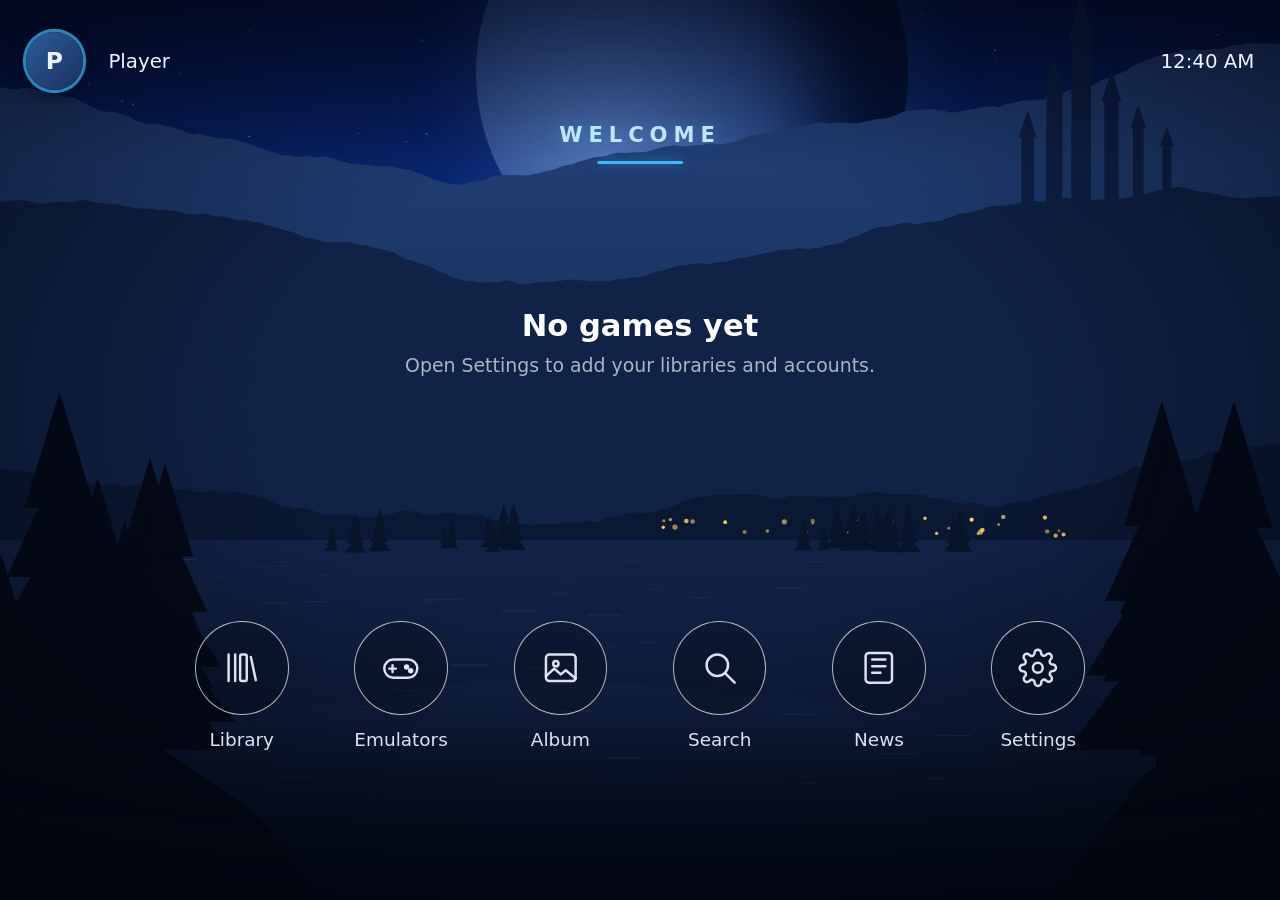
==== commit ccf6a4a4: "Posts zoom with LB and RB, which come through from every controller Co-Authored-By: Claude Opus 5.5 " ====
--- a/app/index.html
+++ b/app/index.html
@@ -58,7 +58,7 @@
   <div id="albumpage"><div class="np-head"><h1>Album</h1><div class="np-sub"></div></div><div class="al-tabs"></div><div class="al-grid"></div></div>
   <div id="quick"><div class="q-inner"><div class="q-cover"></div><div class="q-side"><div class="sys-time"></div><div class="q-meta"></div><h2 class="q-title"></h2><div class="q-list"></div><div class="sys-info"></div></div></div></div>
   <div id="viewer"><div class="v-stage"></div><div class="v-arrow l" aria-label="Previous media"><svg viewBox="0 0 24 24" aria-hidden="true"><path d="m14 6-6 6 6 6"/></svg></div><div class="v-arrow r" aria-label="Next media"><svg viewBox="0 0 24 24" aria-hidden="true"><path d="m10 6 6 6-6 6"/></svg></div><div class="v-cap"><div class="v-label"></div><div class="v-strip"></div></div></div>
-  <div id="reader"><div class="r-scroll"><article class="r-article"></article></div><button class="r-zoom" type="button"><span>R</span> Zoom</button></div>
+  <div id="reader"><div class="r-scroll"><article class="r-article"></article></div><button class="r-zoom" type="button"><span>LB</span><span>RB</span> Zoom</button></div>
   <div id="panel"><div class="pbox"><div class="pside"></div><div class="pmain"><div class="ptop"><h2 class="ptitle"></h2><div class="pbusy">Working…</div></div><div class="plist"></div></div></div></div>
   <div id="hubpage"><div class="np-head"><h1></h1><div class="np-sub"></div></div><div class="hub-grid"></div></div>
   <div id="syspanel"><div class="sp-box"><h2>Quick Access</h2><div class="sp-time"></div><div class="sp-list"></div></div></div>
--- a/app/styles.css
+++ b/app/styles.css
@@ -1203,4 +1203,4 @@
 /* the post's zoom: Y, or this chip */
 .r-zoom { position: absolute; right: 3vh; bottom: 3vh; display: inline-flex; align-items: center; gap: 1vh; padding: 1vh 1.8vh; border: 0; border-radius: 99px;
   cursor: pointer; font: inherit; font-size: 1.7vh; color: #fff; background: rgba(12, 22, 44, .75); box-shadow: var(--glass-edge); }
-.r-zoom span { display: inline-grid; place-items: center; width: 2.4vh; height: 2.4vh; border-radius: 50%; font-size: 1.3vh; font-weight: 700; background: #f5b400; color: #04121f; }
+.r-zoom span { display: inline-grid; place-items: center; min-width: 2.4vh; height: 2.4vh; padding: 0 .6vh; border-radius: 99px; font-size: 1.3vh; font-weight: 700; background: #f5b400; color: #04121f; }
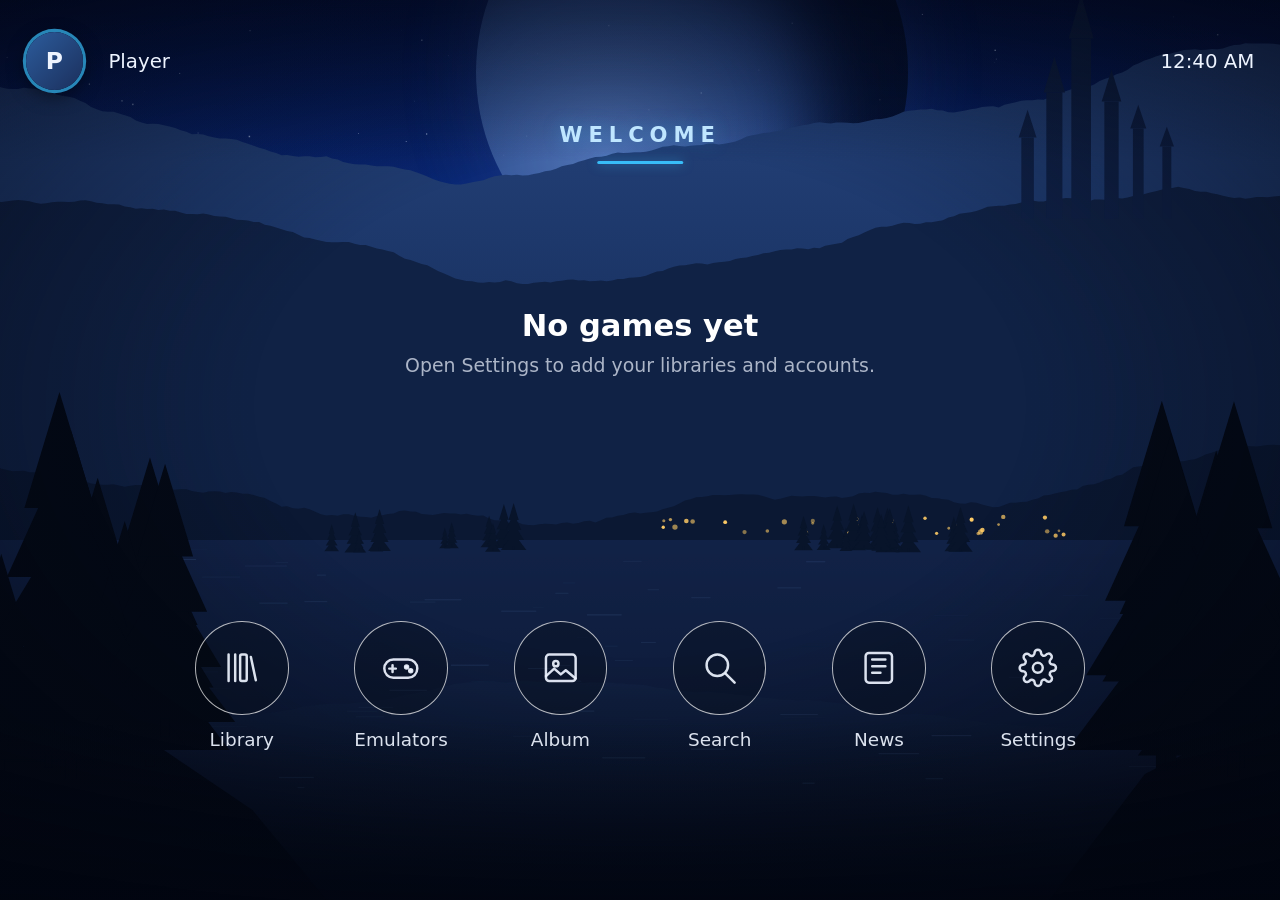
==== commit 3f375314: "Intro: the logo's three bars speed in with light trails and land in a flash Co-Authored-By: Claude O" ====
--- a/app/index.html
+++ b/app/index.html
@@ -8,7 +8,7 @@
 <link rel="stylesheet" href="styles.css">
 </head>
 <body class="idle">
-  <div id="intro"><canvas id="introwave"></canvas><div id="intrologo"><img src="assets/logo.png" alt=""><i></i></div></div>
+  <div id="intro"><canvas id="introwave"></canvas><div id="intrologo"><s class="t1"></s><s class="t2"></s><s class="t3"></s><img class="b1" src="assets/logo-bar1.png" alt=""><img class="b2" src="assets/logo-bar2.png" alt=""><img class="b3" src="assets/logo-bar3.png" alt=""><b></b><i></i></div></div>
   <div id="world">
     <canvas id="sky"></canvas>
     <div class="layer" id="planet"></div>
--- a/app/styles.css
+++ b/app/styles.css
@@ -240,7 +240,7 @@
 #reader { position: fixed; inset: 0; z-index: 8; background: rgba(3, 6, 14, .82); backdrop-filter: blur(22px); opacity: 0; pointer-events: none; transition: opacity .4s ease; }
 body.reader-open #reader { opacity: 1; pointer-events: auto; }
 .r-scroll { position: absolute; inset: 0; overflow-y: auto; scrollbar-width: thin; scrollbar-color: rgba(255, 255, 255, .2) transparent; }
-.r-article { zoom: var(--rz, 1); width: calc(min(118vh, 90vw / var(--scale, 1)) / var(--rz, 1)); margin: 0 auto; padding: 7vh 0 14vh; transform: translateY(3vh); transition: transform .6s var(--ease); }
+.r-article { zoom: var(--rz, 1); width: calc(min(140vh * var(--rz, 1), 94vw / var(--scale, 1)) / var(--rz, 1));  /* zooming in widens it first, up to the screen */ margin: 0 auto; padding: 7vh 0 14vh; transform: translateY(3vh); transition: transform .6s var(--ease); }
 body.reader-open .r-article { transform: none; }
 .r-hero { width: 100%; max-height: 52vh; object-fit: cover; border-radius: 1.8vh; display: block; box-shadow: 0 2vh 6vh rgba(0, 0, 0, .5); }
 .r-meta { margin-top: 3.4vh; font-size: 1.5vh; letter-spacing: .16em; text-transform: uppercase; color: #bfe6ff; opacity: .8; }
@@ -1041,13 +1041,31 @@
 #introwave { display: block; width: 100%; height: 100%; }
 /* the logo rises out of the wave: glass coming into focus, then a light sweeps across it */
 #intrologo { position: absolute; left: 50%; top: 50%; width: 30vh; height: 30vh; transform: translate(-50%, -50%); pointer-events: none;
-  -webkit-mask: url("assets/logo.png") center / contain no-repeat; }
-#intrologo img { width: 100%; height: 100%; display: block; animation: introLogo 1.4s 1.25s cubic-bezier(.2, .7, .2, 1) backwards; }
-#intrologo i { position: absolute; inset: 0; background: linear-gradient(105deg, transparent 35%, rgba(255, 255, 255, .85) 50%, transparent 65%) -150% 0 / 250% 100% no-repeat;
+  animation: introLand .7s 2.05s ease-out backwards; }
+#intrologo img { position: absolute; inset: 0; width: 100%; height: 100%; display: block; animation: introBar .85s cubic-bezier(.12, .8, .2, 1) backwards; }
+/* the logo's three bars speed in from the left, one after another, and settle into place */
+#intrologo .b1 { animation-delay: 1.15s; }
+#intrologo .b2 { animation-delay: 1.02s; }
+#intrologo .b3 { animation-delay: 1.28s; }
+#intrologo i { position: absolute; inset: 0; -webkit-mask: url("assets/logo.png") center / contain no-repeat; background: linear-gradient(105deg, transparent 35%, rgba(255, 255, 255, .85) 50%, transparent 65%) -150% 0 / 250% 100% no-repeat;
   mix-blend-mode: plus-lighter; animation: introSheen .9s 2.3s ease-in-out backwards; opacity: 0; }
-@keyframes introLogo { from { opacity: 0; transform: scale(.82); filter: blur(1.6vh) brightness(2.4); } 60% { filter: blur(0) brightness(1.3); } }
+@keyframes introBar { from { opacity: 0; transform: translateX(-75vw) scaleX(1.6); filter: blur(.8vh) brightness(2.2); } 55% { opacity: 1; filter: blur(0) brightness(1.4); } }
 @keyframes introSheen { from { opacity: 1; background-position: 150% 0; } to { opacity: 1; background-position: -150% 0; } }
-#intro.flat #intrologo img { animation-delay: .6s; }
+/* a light trail streaks in with each bar, like a car's lights at speed, and fades as the bar lands */
+#intrologo s { position: absolute; right: 60%; height: .5vh; width: 70vw; border-radius: 99px; pointer-events: none; opacity: 0;
+  background: linear-gradient(90deg, rgba(150, 200, 255, 0), rgba(190, 225, 255, .55) 70%, #fff); filter: blur(.25vh);
+  mix-blend-mode: plus-lighter; transform-origin: right center; animation: introTrail .9s cubic-bezier(.12, .8, .2, 1) backwards; }
+#intrologo .t1 { top: 34%; animation-delay: 1.15s; }
+#intrologo .t2 { top: 50%; right: 74%; animation-delay: 1.02s; }
+#intrologo .t3 { top: 65%; right: 72%; animation-delay: 1.28s; }
+@keyframes introTrail { 0% { opacity: 0; transform: translateX(-75vw) scaleX(.4); } 20% { opacity: 1; } 60% { opacity: .9; transform: translateX(0) scaleX(1); } 100% { opacity: 0; transform: translateX(0) scaleX(.05); } }
+/* the moment the bars meet: a burst of light from the logo, and the logo flares white then settles */
+#intrologo b { position: absolute; left: 50%; top: 50%; width: 260%; height: 260%; transform: translate(-50%, -50%) scale(.2); border-radius: 50%;
+  background: radial-gradient(closest-side, rgba(255, 255, 255, .95), rgba(190, 220, 255, .45) 35%, rgba(120, 170, 255, 0) 70%);
+  mix-blend-mode: plus-lighter; opacity: 0; animation: introFlash .8s 2.05s cubic-bezier(.2, .7, .3, 1) backwards; }
+@keyframes introFlash { 0% { opacity: 0; transform: translate(-50%, -50%) scale(.2); } 18% { opacity: 1; } 100% { opacity: 0; transform: translate(-50%, -50%) scale(1.25); } }
+@keyframes introLand { 0% { filter: brightness(1); } 15% { filter: brightness(3.2) drop-shadow(0 0 3vh #fff); } 100% { filter: brightness(1); } }
+#intro.flat #intrologo img { animation-delay: .5s; }
 #intro.flat { background: #000 url("assets/intro-wave.jpg") center / cover no-repeat; animation: introFlat 1.2s .4s ease-out backwards; }
 @keyframes introFlat { from { filter: brightness(0); } }
 .prow { position: relative; }
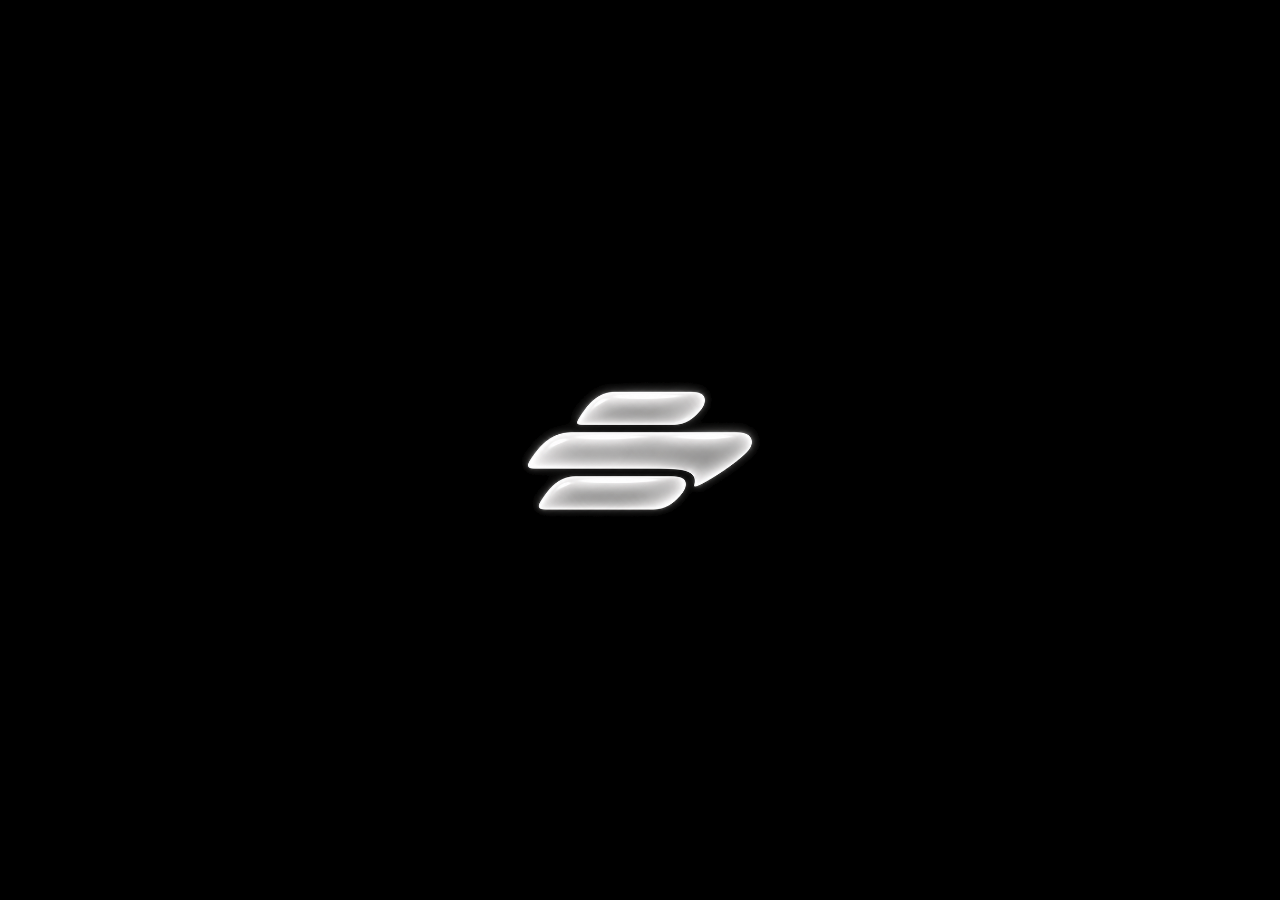
==== commit 1a49349d: "Add-ons: a Settings page to install and remove them, a small add-on API, and a Weather add-on by the" ====
--- a/app/index.html
+++ b/app/index.html
@@ -24,7 +24,7 @@
 
   <header>
     <div class="user"><span class="avatar"></span><span class="uname"></span></div>
-    <div class="status"><span id="running"></span><span id="pad" title="Controller"></span><span id="clock"></span></div>
+    <div class="status" data-addon-slot="header"><span id="running"></span><span id="pad" title="Controller"></span><span id="clock"></span></div>
   </header>
 
   <main>
@@ -68,5 +68,6 @@
 
   <script src="library.js"></script>
   <script src="app.js"></script>
+  <script src="addons.js"></script>
 </body>
 </html>
--- a/app/styles.css
+++ b/app/styles.css
@@ -1222,3 +1222,31 @@
 .r-zoom { position: absolute; right: 3vh; bottom: 3vh; display: inline-flex; align-items: center; gap: 1vh; padding: 1vh 1.8vh; border: 0; border-radius: 99px;
   cursor: pointer; font: inherit; font-size: 1.7vh; color: #fff; background: rgba(12, 22, 44, .75); box-shadow: var(--glass-edge); }
 .r-zoom span { display: inline-grid; place-items: center; min-width: 2.4vh; height: 2.4vh; padding: 0 .6vh; border-radius: 99px; font-size: 1.3vh; font-weight: 700; background: #f5b400; color: #04121f; }
+/* Quick Access: a recent game's cover in place of the icon */
+.sp-row.sp-game .sp-art { width: 3.6vh; height: 4.8vh; object-fit: cover; border-radius: .6vh; flex: none; }
+.sp-head { margin: 1.6vh 0 .4vh 1.2vh; font-size: 1.3vh; font-weight: 600; letter-spacing: .14em; text-transform: uppercase; opacity: .55; }
+.sp-head:first-child { margin-top: 0; }
+.sp-row.sp-friend .sp-art { width: 4.2vh; height: 4.2vh; border-radius: 50%; }
+.sp-row.off { opacity: .55; }
+/* Settings: each section's rows in one box, with thin lines between them */
+.pgroup { background: var(--glass), rgba(255, 255, 255, .025); box-shadow: var(--glass-edge); border-radius: 1.6vh; padding: .5vh; margin-bottom: 1.2vh; }
+.pgroup > .prow { background: transparent; box-shadow: none; margin: 0; border-radius: 1.1vh; }
+.pgroup > .prow + .prow::before { content: ""; position: absolute; left: 2vh; right: 2vh; top: 0; height: 1px; background: rgba(255, 255, 255, .08); }
+.pgroup > .prow.sel { background: rgba(56, 189, 248, .14); box-shadow: inset 0 0 0 .22vh var(--accent), 0 0 2vh rgba(56, 189, 248, .25); }
+.pgroup > .prow.sel::before, .pgroup > .prow.sel + .prow::before { opacity: 0; }
+/* Quick Access: the game, music and app volumes fold down under Volume */
+.sp-row.sp-mix { margin-left: 3vh; }
+.sp-row.sp-mix.fresh { animation: spMixIn .35s var(--ease) backwards; }  /* only as it opens, not on every volume step */
+@keyframes spMixIn { from { opacity: 0; transform: translateY(-1.2vh); } }
+.sp-chev { font-style: normal; font-size: 1.3vh; opacity: .6; margin-left: .8vh; }
+/* the UI Volume switch */
+.sp-toggle { display: inline-block; vertical-align: middle; position: relative; width: 3.6vh; height: 2vh; margin-left: 1.2vh; border-radius: 99px; background: rgba(255, 255, 255, .25); transition: background .2s; }
+.sp-toggle i { position: absolute; top: .25vh; left: .25vh; width: 1.5vh; height: 1.5vh; border-radius: 50%; background: #fff; transition: transform .2s var(--ease); }
+.sp-toggle.on { background: var(--accent); }
+.sp-toggle.on i { transform: translateX(1.6vh); }
+/* Add-ons: the icon on its row, and the weather next to the clock */
+.paddon { width: 4.4vh; height: 4.4vh; border-radius: 1vh; object-fit: cover; display: block; }
+.addon-weather { display: inline-flex; align-items: baseline; gap: .7vh; white-space: nowrap; }
+.addon-weather b { font-weight: 400; }
+.addon-weather small { opacity: .65; font-size: .8em; }
+.pic:has(.paddon) { width: 4.4vh; height: 4.4vh; }
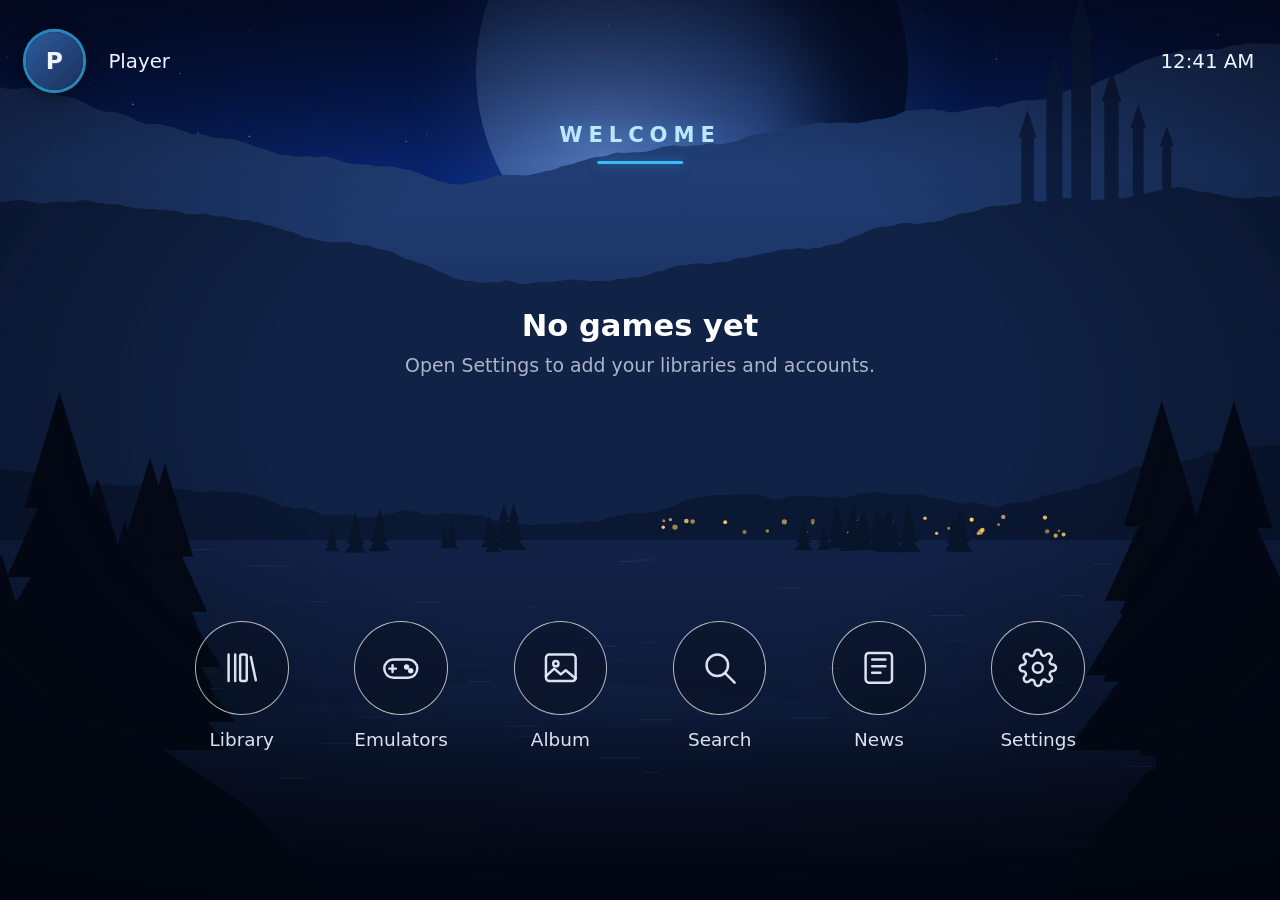
==== commit 840cb6ea: "Home: no controller icon by the clock Co-Authored-By: Claude Opus 5.5 <noreply@anthropic.com>" ====
--- a/app/index.html
+++ b/app/index.html
@@ -24,9 +24,10 @@
 
   <header>
     <div class="user"><span class="avatar"></span><span class="uname"></span></div>
-    <div class="status" data-addon-slot="header"><span id="running"></span><span id="pad" title="Controller"></span><span id="clock"></span></div>
+    <div class="status" data-addon-slot="header"><span id="running"></span><span id="clock"></span></div>
   </header>
 
+  <div data-addon-slot="home" class="addon-home"></div>
   <main>
     <div id="title"></div>
     <div id="row"><div id="strip"></div></div>
@@ -57,11 +58,12 @@
   <div id="search"><div class="sr-field"><svg viewBox="0 0 24 24"><circle cx="10.5" cy="10.5" r="6.5"/><path d="M15.5 15.5L21 21"/></svg><input id="srq" placeholder="Search your games" readonly tabindex="-1"></div><div class="sr-body"><div class="sr-kb"></div><div class="sr-results"></div></div></div>
   <div id="albumpage"><div class="np-head"><h1>Album</h1><div class="np-sub"></div></div><div class="al-tabs"></div><div class="al-grid"></div></div>
   <div id="quick"><div class="q-inner"><div class="q-cover"></div><div class="q-side"><div class="sys-time"></div><div class="q-meta"></div><h2 class="q-title"></h2><div class="q-list"></div><div class="sys-info"></div></div></div></div>
+  <div id="trimmer"></div>
   <div id="viewer"><div class="v-stage"></div><div class="v-arrow l" aria-label="Previous media"><svg viewBox="0 0 24 24" aria-hidden="true"><path d="m14 6-6 6 6 6"/></svg></div><div class="v-arrow r" aria-label="Next media"><svg viewBox="0 0 24 24" aria-hidden="true"><path d="m10 6 6 6-6 6"/></svg></div><div class="v-cap"><div class="v-label"></div><div class="v-strip"></div></div></div>
   <div id="reader"><div class="r-scroll"><article class="r-article"></article></div><button class="r-zoom" type="button"><span>LB</span><span>RB</span> Zoom</button></div>
   <div id="panel"><div class="pbox"><div class="pside"></div><div class="pmain"><div class="ptop"><h2 class="ptitle"></h2><div class="pbusy">Working…</div></div><div class="plist"></div></div></div></div>
   <div id="hubpage"><div class="np-head"><h1></h1><div class="np-sub"></div></div><div class="hub-grid"></div></div>
-  <div id="syspanel"><div class="sp-box"><h2>Quick Access</h2><div class="sp-time"></div><div class="sp-list"></div></div></div>
+  <div id="syspanel"><div class="sp-box"><h2>Quick Access</h2><div class="sp-time"></div><div data-addon-slot="quickaccess"></div><div class="sp-list"></div><div class="sp-foot"></div></div></div>
   <div id="toast"></div>
   <div id="launch"><div class="lbg"></div><div class="lshade"></div><div class="lbox"><img class="llogo" alt=""><div class="lt"></div><div class="ls">Launching</div><div class="bar"><i></i></div><div class="ln"></div></div></div>
   <div id="backbtn" role="button" aria-label="Back" title="Back"><svg viewBox="0 0 24 24" fill="none" stroke="currentColor" stroke-width="2" stroke-linecap="round" stroke-linejoin="round"><path d="M14.5 5.5L8 12l6.5 6.5"/></svg></div>
--- a/app/styles.css
+++ b/app/styles.css
@@ -1146,7 +1146,11 @@
 .sp-time b { font-weight: 600; color: var(--text); margin-right: 1.2vh; }
 .sp-list { flex: 1; min-height: 0; overflow: hidden; gap: .4vh; }
 #syspanel .sp-box { padding-top: 5vh; }
-#syspanel .sp-time { margin-bottom: 2vh; }
+#syspanel .sp-time { margin-bottom: 2vh; display: flex; align-items: center; }
+.sp-dnd { margin-right: 1.4vh; display: flex; align-items: center; gap: .8vh; cursor: pointer; opacity: .55; }
+.sp-dnd svg { width: 2.6vh; height: 2.6vh; }
+.sp-dnd.on { opacity: 1; color: var(--text); }
+.sp-dnd small { font-size: 1.6vh; }
 .sp-list .sp-row { min-height: 6.6vh; }
 /* the game menu is a Quick Access panel for one game: the same spacing, title and line under it */
 #quick.sys .q-list { gap: .4vh; }
@@ -1220,8 +1224,8 @@
 .np-rel.own .ni { background-size: 100% 100%, contain; background-color: #0a0b0f; }
 /* the post's zoom: Y, or this chip */
 .r-zoom { position: absolute; right: 3vh; bottom: 3vh; display: inline-flex; align-items: center; gap: 1vh; padding: 1vh 1.8vh; border: 0; border-radius: 99px;
-  cursor: pointer; font: inherit; font-size: 1.7vh; color: #fff; background: rgba(12, 22, 44, .75); box-shadow: var(--glass-edge); }
-.r-zoom span { display: inline-grid; place-items: center; min-width: 2.4vh; height: 2.4vh; padding: 0 .6vh; border-radius: 99px; font-size: 1.3vh; font-weight: 700; background: #f5b400; color: #04121f; }
+  cursor: pointer; font: inherit; font-size: 1.7vh; color: #fff; background: rgba(24, 25, 28, .66); backdrop-filter: blur(20px) saturate(1.5); box-shadow: var(--glass-edge); }
+.r-zoom span { display: inline-grid; place-items: center; min-width: 2.4vh; height: 2.4vh; padding: 0 .6vh; border-radius: 99px; font-size: 1.3vh; font-weight: 700; background: #fff; color: #16171a; }
 /* Quick Access: a recent game's cover in place of the icon */
 .sp-row.sp-game .sp-art { width: 3.6vh; height: 4.8vh; object-fit: cover; border-radius: .6vh; flex: none; }
 .sp-head { margin: 1.6vh 0 .4vh 1.2vh; font-size: 1.3vh; font-weight: 600; letter-spacing: .14em; text-transform: uppercase; opacity: .55; }
@@ -1229,13 +1233,19 @@
 .sp-row.sp-friend .sp-art { width: 4.2vh; height: 4.2vh; border-radius: 50%; }
 .sp-row.off { opacity: .55; }
 /* Settings: each section's rows in one box, with thin lines between them */
-.pgroup { background: var(--glass), rgba(255, 255, 255, .025); box-shadow: var(--glass-edge); border-radius: 1.6vh; padding: .5vh; margin-bottom: 1.2vh; }
+.pgroup { background: var(--glass), rgba(255, 255, 255, .025); box-shadow: var(--glass-edge); border-radius: 1.6vh; padding: .3vh; margin-bottom: 1.2vh; }
 .pgroup > .prow { background: transparent; box-shadow: none; margin: 0; border-radius: 1.1vh; }
 .pgroup > .prow + .prow::before { content: ""; position: absolute; left: 2vh; right: 2vh; top: 0; height: 1px; background: rgba(255, 255, 255, .08); }
-.pgroup > .prow.sel { background: rgba(56, 189, 248, .14); box-shadow: inset 0 0 0 .22vh var(--accent), 0 0 2vh rgba(56, 189, 248, .25); }
+.pgroup > .prow.sel { background: rgba(56, 189, 248, .14); box-shadow: inset 0 0 0 .22vh var(--accent), 0 0 2vh rgba(56, 189, 248, .25); transform: none; }  /* no grow: it would poke past the box's edge */
+.pgroup:has(> .prow.sel) { box-shadow: none; }  /* the box's own faint edge doesn't show around the highlight */
+.pgroup > .prow:only-child, .pgroup > .prow:first-child { border-top-left-radius: 1.3vh; border-top-right-radius: 1.3vh; }
+.pgroup > .prow:only-child, .pgroup > .prow:last-child { border-bottom-left-radius: 1.3vh; border-bottom-right-radius: 1.3vh; }
 .pgroup > .prow.sel::before, .pgroup > .prow.sel + .prow::before { opacity: 0; }
 /* Quick Access: the game, music and app volumes fold down under Volume */
-.sp-row.sp-mix { margin-left: 3vh; }
+.sp-row.sp-mix, .sp-row.sp-fold { margin-left: 3vh; }
+.sp-row.sp-fold.fresh { animation: spMixIn .35s var(--ease) backwards; }
+.sp-row.sp-music .sp-art { width: 4.6vh; height: 4.6vh; border-radius: .8vh; }  /* a small song row, like the in-game menu */
+.sp-foot { flex: none; display: flex; flex-direction: column; gap: .4vh; padding-top: 1vh; }  /* stays at the bottom while the rest scrolls */
 .sp-row.sp-mix.fresh { animation: spMixIn .35s var(--ease) backwards; }  /* only as it opens, not on every volume step */
 @keyframes spMixIn { from { opacity: 0; transform: translateY(-1.2vh); } }
 .sp-chev { font-style: normal; font-size: 1.3vh; opacity: .6; margin-left: .8vh; }
@@ -1246,7 +1256,41 @@
 .sp-toggle.on i { transform: translateX(1.6vh); }
 /* Add-ons: the icon on its row, and the weather next to the clock */
 .paddon { width: 4.4vh; height: 4.4vh; border-radius: 1vh; object-fit: cover; display: block; }
-.addon-weather { display: inline-flex; align-items: baseline; gap: .7vh; white-space: nowrap; }
-.addon-weather b { font-weight: 400; }
-.addon-weather small { opacity: .65; font-size: .8em; }
+.addon-weather { display: inline-flex; align-items: baseline; gap: .6vh; white-space: nowrap; font-size: 1em; line-height: 1;
+  margin-right: calc(1.4vh - clamp(3.8vh, 1.6vw, 3.9vh)); }  /* closer to the clock than the other status items */
+.addon-weather b { font-weight: 400; font-size: 1em; }
+.addon-weather small { opacity: .65; font-size: 1em; }
 .pic:has(.paddon) { width: 4.4vh; height: 4.4vh; }
+
+.sp-row.fade-in { animation: spFadeIn .32s var(--ease) backwards; }  /* rows of a category as it opens */
+@keyframes spFadeIn { from { opacity: 0; transform: translateY(-.8vh); } }
+.sp-music .song-in { animation: spSongIn .5s var(--ease) backwards; }  /* a new song's art and name */
+@keyframes spSongIn { from { opacity: 0; } }
+.sp-dnd { width: 4.4vh; height: 4.4vh; margin-left: -.9vh; justify-content: center; border-radius: 50%; flex: none; }  /* a round button, centred on the bell */
+.sp-dnd small { display: none; }
+.sp-dnd.sel { opacity: 1; background: #fff; color: var(--menu-ink); }  /* the bell, reached by pressing up */
+.addon-home { position: fixed; inset: 0; z-index: 5; pointer-events: none; }  /* add-ons draw over the home screen here */
+.addon-home > * { pointer-events: auto; }
+body:is(.sys-open, .panel-open, .details-open, .hub-open, .lib-open, .news-open, .reader-open, .search-open, .album-open, .viewer-open, .ach-open) .addon-home, body:is(.sys-open, .panel-open, .details-open, .hub-open, .lib-open, .news-open, .reader-open, .search-open, .album-open, .viewer-open, .ach-open) .addon-home > * { opacity: 0; pointer-events: none; }  /* only on the home screen */
+[data-addon-slot="quickaccess"]:empty { display: none; }
+[data-addon-slot="quickaccess"] { margin: 0 3.6vh 1.4vh; }
+/* trimming a video */
+#trimmer { position: fixed; inset: 0; z-index: 9; display: flex; flex-direction: column; align-items: center; justify-content: center; gap: 2.2vh; padding: 5vh 8vw;
+  background: rgba(2, 4, 10, .96); backdrop-filter: blur(20px); opacity: 0; pointer-events: none; transition: opacity .3s ease; }
+body.trim-open #trimmer { opacity: 1; pointer-events: auto; }
+body.trim-open.quick-open #quick { z-index: 10; }
+.tr-head { align-self: stretch; display: flex; align-items: baseline; gap: 2vh; }
+.tr-head h2 { margin: 0; font-size: 4vh; font-weight: 600; }
+.tr-head span { color: var(--quiet); font-size: 2.2vh; }
+.tr-video { width: 100%; max-height: 58vh; border-radius: 1.6vh; background: #000; }
+.tr-bar { position: relative; align-self: stretch; height: 5vh; border-radius: 1vh; background: rgba(255, 255, 255, .12); cursor: pointer; }
+.tr-keep { position: absolute; top: 0; bottom: 0; border-radius: 1vh; background: rgba(255, 255, 255, .32); }
+.tr-mark { position: absolute; top: -.8vh; bottom: -.8vh; width: .8vh; margin-left: -.4vh; border-radius: .4vh; background: rgba(255, 255, 255, .55); transition: background .15s, transform .15s; }
+.tr-mark.on { background: #fff; transform: scaleX(1.5); box-shadow: 0 0 1.4vh rgba(255, 255, 255, .7); }
+.tr-now { position: absolute; top: 0; bottom: 0; width: 2px; background: #ff4fb8; }
+.tr-times { align-self: stretch; display: flex; justify-content: space-between; font-size: 2.2vh; color: var(--quiet); }
+.tr-times .on { color: var(--text); font-weight: 600; }
+.tr-hint { font-size: 1.8vh; color: var(--quiet); }
+.tr-btns { display: flex; gap: 1.4vh; }
+.tr-b { font: inherit; font-size: 2vh; padding: 1.1vh 2.6vh; border: 0; border-radius: 99px; background: rgba(255, 255, 255, .12); color: var(--text); cursor: pointer; }
+.tr-b:hover { background: #fff; color: var(--menu-ink); }
